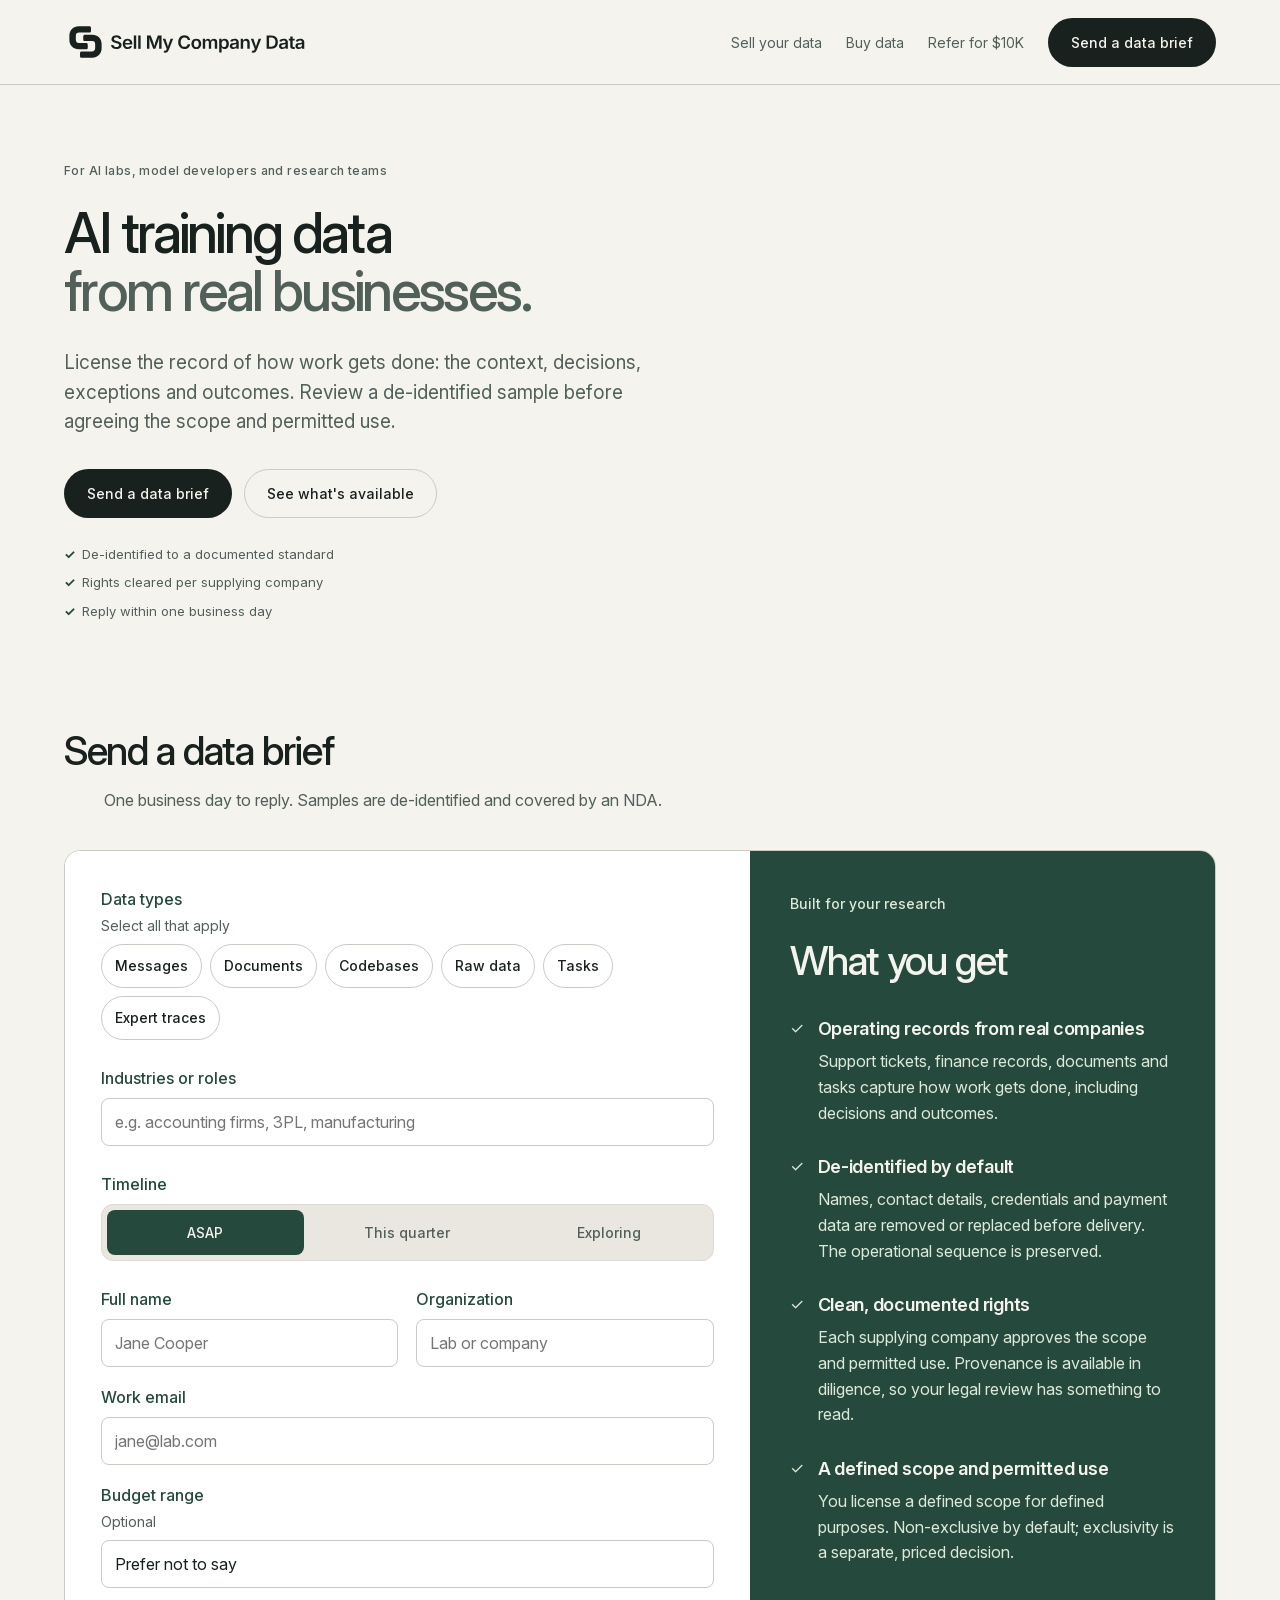
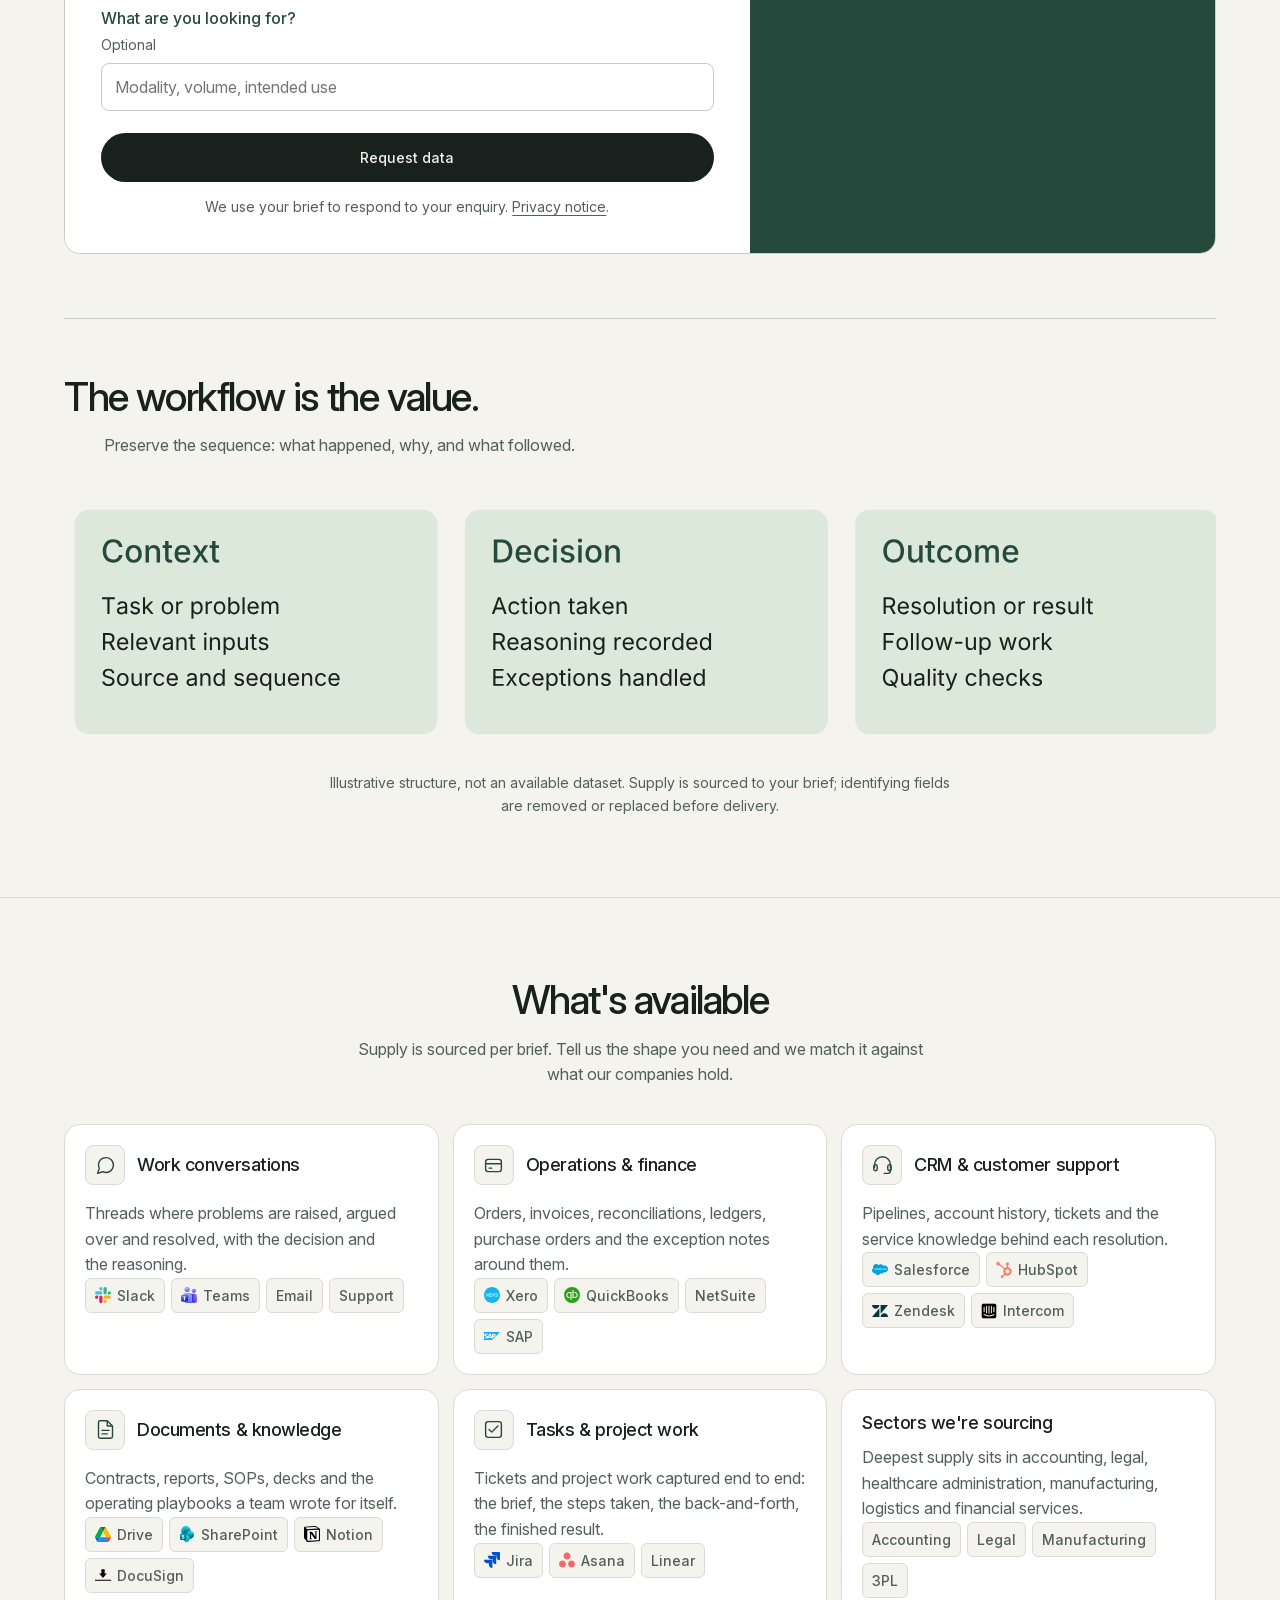
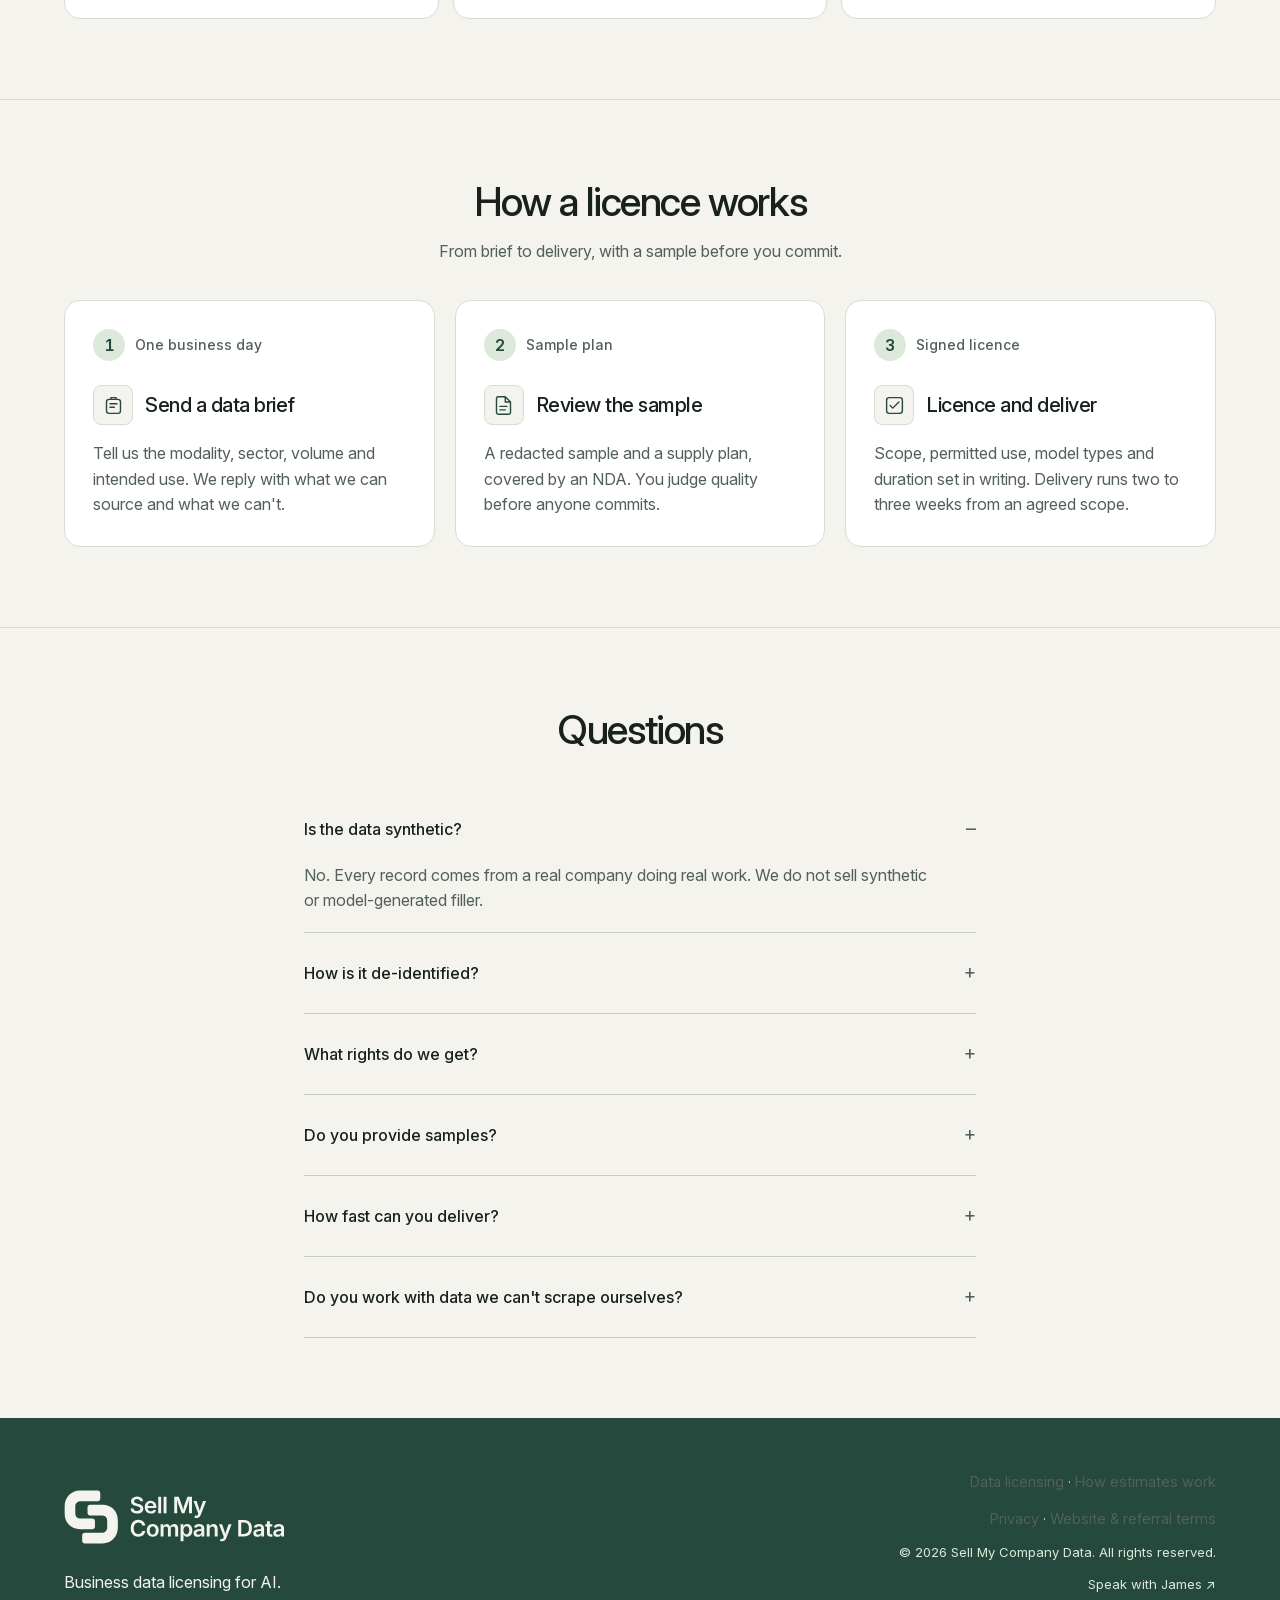
==== buyers/index.html @ 854eb867 "Improve search discoverability and prepare consent-gated analytics" ====
<!DOCTYPE html>
<html lang="en">
<head>
<meta charset="utf-8">
<meta name="viewport" content="width=device-width, initial-scale=1, viewport-fit=cover">
<meta name="theme-color" content="#F4F3EE">
<meta name="apple-mobile-web-app-capable" content="yes">
<meta name="mobile-web-app-capable" content="yes">
<meta name="format-detection" content="telephone=no">
<title>Business Workflow Data for AI Training | Sell My Company Data</title>
<meta name="description" content="Source real business workflow data for AI training. Request data by sector, modality and intended use, with a sample before you commit.">
<link rel="canonical" href="https://sellmycompanydata.com/buyers/">
<meta property="og:type" content="website">
<meta property="og:site_name" content="Sell My Company Data">
<meta property="og:title" content="Business Workflow Data for AI Training | Sell My Company Data">
<meta property="og:description" content="Source real business workflow data for AI training. Request data by sector, modality and intended use, with a sample before you commit.">
<meta property="og:url" content="https://sellmycompanydata.com/buyers/">
<meta property="og:image" content="https://sellmycompanydata.com/assets/brand/buyer-link-preview.png">
<meta property="og:image:width" content="1200">
<meta property="og:image:height" content="630">
<meta name="twitter:card" content="summary_large_image">
<meta name="twitter:title" content="Business Workflow Data for AI Training | Sell My Company Data">
<meta name="twitter:description" content="Source real business workflow data for AI training. Request data by sector, modality and intended use, with a sample before you commit.">
<meta name="twitter:image" content="https://sellmycompanydata.com/assets/brand/buyer-link-preview.png">
<link rel="icon" href="/favicon.ico?v=exchange-2" sizes="any">
<link rel="icon" href="/favicon-32.png?v=exchange-2" sizes="32x32" type="image/png">
<link rel="icon" href="/favicon.svg?v=exchange-2" type="image/svg+xml">
<link rel="apple-touch-icon" href="/apple-touch-icon.png?v=exchange-2" sizes="180x180">
<script type="application/ld+json">
{
  "@context": "https://schema.org",
  "@graph": [
    {
      "@type": "Organization",
      "@id": "https://sellmycompanydata.com/#organization",
      "name": "Sell My Company Data",
      "url": "https://sellmycompanydata.com/",
      "logo": {
        "@type": "ImageObject",
        "url": "https://sellmycompanydata.com/assets/brand/horizontal-ink.svg"
      },
      "description": "Business data licensing and indicative valuation for companies, AI labs and research teams."
    },
    {
      "@type": "WebSite",
      "@id": "https://sellmycompanydata.com/#website",
      "name": "Sell My Company Data",
      "url": "https://sellmycompanydata.com/",
      "publisher": {
        "@id": "https://sellmycompanydata.com/#organization"
      },
      "inLanguage": "en"
    },
    {
      "@type": "WebPage",
      "@id": "https://sellmycompanydata.com/buyers/#webpage",
      "url": "https://sellmycompanydata.com/buyers/",
      "name": "Business Workflow Data for AI Training | Sell My Company Data",
      "description": "Source real business workflow data for AI training. Request data by sector, modality and intended use, with a sample before you commit.",
      "isPartOf": {
        "@id": "https://sellmycompanydata.com/#website"
      },
      "about": {
        "@id": "https://sellmycompanydata.com/#organization"
      },
      "inLanguage": "en",
      "breadcrumb": {
        "@id": "https://sellmycompanydata.com/buyers/#breadcrumb"
      }
    },
    {
      "@type": "BreadcrumbList",
      "@id": "https://sellmycompanydata.com/buyers/#breadcrumb",
      "itemListElement": [
        {
          "@type": "ListItem",
          "position": 1,
          "name": "Home",
          "item": "https://sellmycompanydata.com/"
        },
        {
          "@type": "ListItem",
          "position": 2,
          "name": "AI training data from real businesses.",
          "item": "https://sellmycompanydata.com/buyers/"
        }
      ]
    },
    {
      "@type": "Service",
      "@id": "https://sellmycompanydata.com/buyers/#service",
      "name": "Business data licensing for AI research",
      "url": "https://sellmycompanydata.com/buyers/",
      "provider": {
        "@id": "https://sellmycompanydata.com/#organization"
      },
      "description": "Source de-identified messages, documents and operational workflows for AI research. Send a brief to discuss data scope, rights, samples and delivery.",
      "serviceType": "Business data licensing"
    },
    {
      "@type": "FAQPage",
      "@id": "https://sellmycompanydata.com/buyers/#faq",
      "mainEntity": [
        {
          "@type": "Question",
          "name": "Is the data synthetic?",
          "acceptedAnswer": {
            "@type": "Answer",
            "text": "No. Every record comes from a real company doing real work. We do not sell synthetic or model-generated filler."
          }
        },
        {
          "@type": "Question",
          "name": "How is it de-identified?",
          "acceptedAnswer": {
            "@type": "Answer",
            "text": "Names, contact details, credentials, payment details and other identifying fields are removed or replaced to a documented standard before delivery. The operational sequence stays intact, which is the part that carries the value."
          }
        },
        {
          "@type": "Question",
          "name": "What rights do we get?",
          "acceptedAnswer": {
            "@type": "Answer",
            "text": "A defined licence, not a transfer of ownership. Scope, permitted use, model types and duration are set out in writing and approved by the supplying company before anything ships. Non-exclusive by default."
          }
        },
        {
          "@type": "Question",
          "name": "Do you provide samples?",
          "acceptedAnswer": {
            "@type": "Answer",
            "text": "Yes. A redacted sample and a supply plan come before any licence is agreed, covered by an NDA, so you can judge quality first."
          }
        },
        {
          "@type": "Question",
          "name": "How fast can you deliver?",
          "acceptedAnswer": {
            "@type": "Answer",
            "text": "We reply to a brief within one business day. Typical delivery runs two to three weeks from an agreed scope, depending on sector and volume."
          }
        },
        {
          "@type": "Question",
          "name": "Do you work with data we can't scrape ourselves?",
          "acceptedAnswer": {
            "@type": "Answer",
            "text": "That's the point. This is the material that is not on the open web: internal decisions, exception handling and the record of how a task actually got finished."
          }
        }
      ]
    }
  ]
}
</script>
<link rel="stylesheet" href="/styles.css">
<script defer src='https://static.cloudflareinsights.com/beacon.min.js' data-cf-beacon='{"token": "9be904b9d4cc49a1a1bfdaea47fd9573"}'></script>
<style>
  .hero-left{text-align:left;padding:76px 0 8px}
  .hero-left h1{font-size:clamp(36px,5vw,54px)}
  .hero-left p{margin:0 0 30px}
  .hero-left .actions{justify-content:flex-start}
  .supply{display:grid;grid-template-columns:repeat(3,1fr);gap:14px}
  .supply-item{border:1px solid var(--line);border-radius:14px;padding:20px;background:#fff}
  .supply-item h3{margin:0 0 10px;font-size:15px;font-weight:600}
  .supply-item .tags{margin-top:0}
  .split{display:grid;grid-template-columns:1fr 1fr;gap:20px}
  .quote{border-left:2px solid var(--accent);padding-left:18px;color:var(--ink2);font-size:17px;line-height:1.6}
  .buyerform .chips{margin-top:2px}
  @media(max-width:900px){
    .hero-left{text-align:left;padding:52px 0 8px}
    .hero-left .actions{justify-content:flex-start}
    .supply,.split{grid-template-columns:1fr}
  }
</style>
<link rel="stylesheet" href="/responsive.css?v=20261008-cards">
<script defer src="/navigation.js"></script>
<link rel="stylesheet" href="/polish.css?v=2">
<script defer src="/polish.js?v=2"></script>
<link rel="stylesheet" href="/typography.css?v=3">
<link rel="preload" href="/assets/fonts/InterVariable.woff2" as="font" type="font/woff2" crossorigin>
<link rel="stylesheet" href="/brand.css?v=licensing-3">
<link rel="stylesheet" href="/audit.css?v=1">
<script defer src="/site-events.js?v=1"></script>
<meta property="og:image:alt" content="AI training data from real businesses. License the decisions, workflows and outcomes behind everyday work.">
<meta name="twitter:image:alt" content="AI training data from real businesses. License the decisions, workflows and outcomes behind everyday work.">
<meta name="robots" content="index, follow, max-image-preview:large, max-snippet:-1, max-video-preview:-1">
<link rel="stylesheet" href="/analytics.css?v=1">
<script defer src="/analytics-config.js?v=1"></script>
<script defer src="/analytics.js?v=1"></script>
</head>
<body class="buyer-page">

<header><div class="wrap">
  <a class="brand" href="/"><img src="/assets/brand/horizontal-ink.svg" alt="Sell My Company Data" width="252" height="44"></a>
  <button class="menu-toggle" type="button" aria-controls="site-nav" aria-expanded="false" aria-label="Open menu"><svg width="20" height="20" viewBox="0 0 20 20" fill="none" aria-hidden="true"><path d="M4 7h12M4 13h12" stroke="currentColor" stroke-width="1.6" stroke-linecap="round"/></svg></button>
  <nav id="site-nav" aria-label="Main navigation">
    <a href="/">Sell your data</a>
    <a href="/buyers/">Buy data</a>
    <a href="/refer/">Refer for $10K</a>
    <a class="btn btn-primary" href="#brief">Send a data brief</a>
  </nav>
</div><div class="mobile-routes"><a href="/">Sell data</a><a href="/buyers/">Buy data</a><a href="/refer/">Refer for $10K</a></div></header>

<main>
<div class="hero hero-left wrap exchange-hero">
 <div class="hero-copy">
  <div class="eyebrow"><i></i>For AI labs, model developers and research teams</div>
  <h1>AI training data<br> <em>from real businesses.</em></h1>
  <p>License the record of how work gets done: the context, decisions, exceptions and outcomes. Review a de-identified sample before agreeing the scope and permitted use.</p>
  <div class="actions">
    <a class="btn btn-primary btn-lg" href="#brief">Send a data brief</a>
    <a class="btn btn-ghost btn-lg" href="#available">See what's available</a>
  </div>
  <div class="trust">
    <span><b class="tick">&#10003;</b> De-identified to a documented standard</span>
    <span><b class="tick">&#10003;</b> Rights cleared per supplying company</span>
    <span><b class="tick">&#10003;</b> Reply within one business day</span>
  </div>
 </div>
</div>



<section id="brief">
  <div class="wrap">
    <div class="sec-head">
      <h2>Send a data brief</h2>
      <p>One business day to reply. Samples are de-identified and covered by an NDA.</p>
    </div>
    <div class="form-layout"><div class="panel buyerform">
      <form id="buyer-form">
        <div class="field">
          <label>Data types <span class="hint">Select all that apply</span></label>
          <div class="chips" id="b-types">
            <button type="button" class="chip">Messages</button>
            <button type="button" class="chip">Documents</button>
            <button type="button" class="chip">Codebases</button>
            <button type="button" class="chip">Raw data</button>
            <button type="button" class="chip">Tasks</button>
            <button type="button" class="chip">Expert traces</button>
          </div>
        </div>
        <div class="field">
          <label for="b-sector">Industries or roles</label>
          <input id="b-sector" type="text" required placeholder="e.g. accounting firms, 3PL, manufacturing">
        </div>
        <div class="field">
          <label>Timeline</label>
          <div class="seg" id="seg-timeline" role="group" aria-label="Timeline">
            <button type="button" data-v="ASAP" class="on">ASAP</button>
            <button type="button" data-v="This quarter">This quarter</button>
            <button type="button" data-v="Exploring">Exploring</button>
          </div>
          <input type="hidden" id="b-timeline" value="ASAP">
        </div>
        <div class="formgrid">
          <div class="field" style="margin:0"><label for="b-name">Full name</label><input id="b-name" type="text" placeholder="Jane Cooper" autocomplete="name" required></div>
          <div class="field" style="margin:0"><label for="b-org">Organization</label><input id="b-org" type="text" placeholder="Lab or company" autocomplete="organization" required></div>
        </div>
        <div class="field" style="margin:18px 0 0"><label for="b-email">Work email</label><input id="b-email" type="email" placeholder="jane@lab.com" autocomplete="email" required></div>
        <div class="field" style="margin:18px 0 0">
          <label for="b-budget">Budget range <span class="hint">Optional</span></label>
          <select id="b-budget">
            <option value="">Prefer not to say</option>
            <option>Under $50K</option>
            <option>$50K &ndash; $250K</option>
            <option>$250K &ndash; $1M</option>
            <option>$1M+</option>
            <option>Not sure yet</option>
          </select>
        </div>
        <div class="field" style="margin:18px 0 0"><label for="b-notes">What are you looking for? <span class="hint">Optional</span></label><input id="b-notes" type="text" placeholder="Modality, volume, intended use"></div>
        <input type="text" id="b-gotcha" name="_gotcha" style="position:absolute;left:-9999px" tabindex="-1" autocomplete="off" aria-hidden="true">
        <div style="margin-top:22px">
          <button type="submit" class="btn btn-primary btn-lg btn-block" id="buyer-submit">Request data</button>
        </div>
        <div id="buyer-msg" role="status" aria-live="polite"></div>
        <div class="fine">We use your brief to respond to your enquiry. <a href="/privacy/">Privacy notice</a>.</div>
      </form>
    </div>
<aside class="form-aside"><span class="small-label">Built for your research</span><h2>What you get</h2><div class="aside-benefit"><span aria-hidden="true">✓</span><div><h3>Operating records from real companies</h3><p>Support tickets, finance records, documents and tasks capture how work gets done, including decisions and outcomes.</p></div></div><div class="aside-benefit"><span aria-hidden="true">✓</span><div><h3>De-identified by default</h3><p>Names, contact details, credentials and payment data are removed or replaced before delivery. The operational sequence is preserved.</p></div></div><div class="aside-benefit"><span aria-hidden="true">✓</span><div><h3>Clean, documented rights</h3><p>Each supplying company approves the scope and permitted use. Provenance is available in diligence, so your legal review has something to read.</p></div></div><div class="aside-benefit"><span aria-hidden="true">✓</span><div><h3>A defined scope and permitted use</h3><p>You license a defined scope for defined purposes. Non-exclusive by default; exclusivity is a separate, priced decision.</p></div></div></aside></div>
    <div class="workflow-explainer" aria-labelledby="workflow-title">
      <div class="sec-head"><h2 id="workflow-title">The workflow is the value.</h2><p>Preserve the sequence: what happened, why, and what followed.</p></div>
      <img class="brand-diagram" src="/assets/brand/buyer-workflow-diagram.svg" width="1092" height="240" loading="lazy" alt="Context: the task, inputs, source and sequence. Decision: actions, reasoning and exceptions. Outcome: resolution, follow-up work and quality checks.">
      <ul class="brand-process-mobile"><li><h3>Context</h3><p>The task or problem, relevant inputs, source and sequence.</p></li><li><h3>Decision</h3><p>The action taken, reasoning recorded and exceptions handled.</p></li><li><h3>Outcome</h3><p>The resolution, follow-up work and quality checks.</p></li></ul>
      <p class="section-note">Illustrative structure, not an available dataset. Supply is sourced to your brief; identifying fields are removed or replaced before delivery.</p>
    </div>
  </div>
</section>
<section id="available">
  <div class="wrap">
    <div class="sec-head">
      <h2>What's available</h2>
      <p>Supply is sourced per brief. Tell us the shape you need and we match it against what our companies hold.</p>
    </div>
    <div class="supply">
      <div class="supply-item"><div class="card-heading"><span class="section-icon" aria-hidden="true"><svg viewBox="0 0 24 24" fill="none" stroke="currentColor" stroke-width="1.6" stroke-linecap="round" stroke-linejoin="round"><path d="M21 11.5a8.4 8.4 0 0 1-.9 3.8 8.5 8.5 0 0 1-7.6 4.7 8.4 8.4 0 0 1-3.8-.9L3 21l1.9-5.7a8.4 8.4 0 0 1-.9-3.8 8.5 8.5 0 0 1 4.7-7.6 8.4 8.4 0 0 1 3.8-.9h.5a8.5 8.5 0 0 1 8 8z"/></svg></span><h3>Work conversations</h3></div><p style="color:var(--muted);margin:0">Threads where problems are raised, argued over and resolved, with the decision and the reasoning.</p><div class="tags"><span><img src="/logos/slack.svg" alt="" width="16" height="16">Slack</span><span><img src="/logos/microsoftteams.svg" alt="" width="16" height="16">Teams</span><span>Email</span><span>Support</span></div></div>
      <div class="supply-item"><div class="card-heading"><span class="section-icon" aria-hidden="true"><svg viewBox="0 0 24 24" fill="none" stroke="currentColor" stroke-width="1.6" stroke-linecap="round" stroke-linejoin="round"><rect x="3" y="5" width="18" height="14" rx="3"/><path d="M3 10h18M7 15h3"/></svg></span><h3>Operations &amp; finance</h3></div><p style="color:var(--muted);margin:0">Orders, invoices, reconciliations, ledgers, purchase orders and the exception notes around them.</p><div class="tags"><span><img src="/logos/xero.svg" alt="" width="16" height="16">Xero</span><span><img src="/logos/quickbooks.svg" alt="" width="16" height="16">QuickBooks</span><span>NetSuite</span><span><img src="/logos/sap.svg" alt="" width="16" height="16">SAP</span></div></div>
      <div class="supply-item"><div class="card-heading"><span class="section-icon" aria-hidden="true"><svg viewBox="0 0 24 24" fill="none" stroke="currentColor" stroke-width="1.6" stroke-linecap="round" stroke-linejoin="round"><path d="M3 14v-3a9 9 0 0 1 18 0v3M21 16v2a3 3 0 0 1-3 3h-4"/><rect x="2" y="11" width="4" height="7" rx="2"/><rect x="18" y="11" width="4" height="7" rx="2"/></svg></span><h3>CRM &amp; customer support</h3></div><p style="color:var(--muted);margin:0">Pipelines, account history, tickets and the service knowledge behind each resolution.</p><div class="tags"><span><img src="/logos/salesforce.svg" alt="" width="16" height="16">Salesforce</span><span><img src="/logos/hubspot.svg" alt="" width="16" height="16">HubSpot</span><span><img src="/logos/zendesk.svg" alt="" width="16" height="16">Zendesk</span><span><img src="/logos/intercom.png" alt="" width="16" height="16">Intercom</span></div></div>
      <div class="supply-item"><div class="card-heading"><span class="section-icon" aria-hidden="true"><svg viewBox="0 0 24 24" fill="none" stroke="currentColor" stroke-width="1.6" stroke-linecap="round" stroke-linejoin="round"><path d="M14 2H6a2 2 0 0 0-2 2v16a2 2 0 0 0 2 2h12a2 2 0 0 0 2-2V8zM14 2v6h6M8 13h8M8 17h6"/></svg></span><h3>Documents &amp; knowledge</h3></div><p style="color:var(--muted);margin:0">Contracts, reports, SOPs, decks and the operating playbooks a team wrote for itself.</p><div class="tags"><span><img src="/logos/googledrive.svg" alt="" width="16" height="16">Drive</span><span><img src="/logos/sharepoint.svg" alt="" width="16" height="16">SharePoint</span><span><img src="/logos/notion.svg" alt="" width="16" height="16">Notion</span><span><img src="/logos/docusign.svg" alt="" width="16" height="16">DocuSign</span></div></div>
      <div class="supply-item"><div class="card-heading"><span class="section-icon" aria-hidden="true"><svg viewBox="0 0 24 24" fill="none" stroke="currentColor" stroke-width="1.6" stroke-linecap="round" stroke-linejoin="round"><rect x="3" y="3" width="18" height="18" rx="3"/><path d="m7 12 3 3 7-7"/></svg></span><h3>Tasks &amp; project work</h3></div><p style="color:var(--muted);margin:0">Tickets and project work captured end to end: the brief, the steps taken, the back-and-forth, the finished result.</p><div class="tags"><span><img src="/logos/jira.svg" alt="" width="16" height="16">Jira</span><span><img src="/logos/asana.svg" alt="" width="16" height="16">Asana</span><span>Linear</span></div></div>
      <div class="supply-item"><h3>Sectors we're sourcing</h3><p style="color:var(--muted);margin:0">Deepest supply sits in accounting, legal, healthcare administration, manufacturing, logistics and financial services.</p><div class="tags"><span>Accounting</span><span>Legal</span><span>Manufacturing</span><span>3PL</span></div></div>
    </div>
  </div>
</section>

<section>
  <div class="wrap">
    <div class="sec-head">
      <h2>How a licence works</h2>
      <p>From brief to delivery, with a sample before you commit.</p>
    </div>
    <div class="steps">
      <div class="card"><div class="step-meta"><span class="step-number">1</span><span class="step-caption">One business day</span></div><div class="card-heading"><span class="section-icon" aria-hidden="true"><svg viewBox="0 0 24 24" fill="none" stroke="currentColor" stroke-width="1.6" stroke-linecap="round" stroke-linejoin="round"><rect x="4" y="5" width="16" height="16" rx="3"/><path d="M9 5V3h6v2M8 10h8M8 14h5"/></svg></span><h3>Send a data brief</h3></div><p>Tell us the modality, sector, volume and intended use. We reply with what we can source and what we can't.</p></div>
      <div class="card"><div class="step-meta"><span class="step-number">2</span><span class="step-caption">Sample plan</span></div><div class="card-heading"><span class="section-icon" aria-hidden="true"><svg viewBox="0 0 24 24" fill="none" stroke="currentColor" stroke-width="1.6" stroke-linecap="round" stroke-linejoin="round"><path d="M14 2H6a2 2 0 0 0-2 2v16a2 2 0 0 0 2 2h12a2 2 0 0 0 2-2V8zM14 2v6h6M8 13h8M8 17h6"/></svg></span><h3>Review the sample</h3></div><p>A redacted sample and a supply plan, covered by an NDA. You judge quality before anyone commits.</p></div>
      <div class="card"><div class="step-meta"><span class="step-number">3</span><span class="step-caption">Signed licence</span></div><div class="card-heading"><span class="section-icon" aria-hidden="true"><svg viewBox="0 0 24 24" fill="none" stroke="currentColor" stroke-width="1.6" stroke-linecap="round" stroke-linejoin="round"><rect x="3" y="3" width="18" height="18" rx="3"/><path d="m7 12 3 3 7-7"/></svg></span><h3>Licence and deliver</h3></div><p>Scope, permitted use, model types and duration set in writing. Delivery runs two to three weeks from an agreed scope.</p></div>
    </div>
  </div>
</section>



<section id="faq">
  <div class="wrap narrow faq">
    <div class="sec-head"><h2>Questions</h2></div>
    <details open><summary>Is the data synthetic?</summary><p>No. Every record comes from a real company doing real work. We do not sell synthetic or model-generated filler.</p></details>
    <details><summary>How is it de-identified?</summary><p>Names, contact details, credentials, payment details and other identifying fields are removed or replaced to a documented standard before delivery. The operational sequence stays intact, which is the part that carries the value.</p></details>
    <details><summary>What rights do we get?</summary><p>A defined licence, not a transfer of ownership. Scope, permitted use, model types and duration are set out in writing and approved by the supplying company before anything ships. Non-exclusive by default.</p></details>
    <details><summary>Do you provide samples?</summary><p>Yes. A redacted sample and a supply plan come before any licence is agreed, covered by an NDA, so you can judge quality first.</p></details>
    <details><summary>How fast can you deliver?</summary><p>We reply to a brief within one business day. Typical delivery runs two to three weeks from an agreed scope, depending on sector and volume.</p></details>
    <details><summary>Do you work with data we can't scrape ourselves?</summary><p>That's the point. This is the material that is not on the open web: internal decisions, exception handling and the record of how a task actually got finished.</p></details>
  </div>
</section>
</main>

<footer><div class="wrap">
  <div class="footer-identity"><a href="/" aria-label="Sell My Company Data home"><img src="/assets/brand/stacked-paper.svg" alt="Sell My Company Data" width="242" height="80"></a><p>Business data licensing for AI.</p></div>
  <div class="footer-details"><nav aria-label="Resources"><a href="/data-licensing/">Data licensing</a> · <a href="/data-valuation/">How estimates work</a></nav><nav aria-label="Legal"><a href="/privacy/">Privacy</a> · <a href="/terms/">Website &amp; referral terms</a></nav>
  <div>&copy; 2026 Sell My Company Data. All rights reserved.</div>
  <div><a href="https://cal.com/jamesrowdyy/15min" target="_blank" rel="noopener">Speak with James ↗</a></div>
</div></div></footer>

<script>
// multi-select chips
(function(){
  var box = document.getElementById('b-types');
  if (box) box.addEventListener('click', function(e){
    var c = e.target && e.target.closest ? e.target.closest('.chip') : null;
    if (c) c.classList.toggle('on');
  });
})();

// segmented timeline
(function(){
  var seg = document.getElementById('seg-timeline');
  var input = document.getElementById('b-timeline');
  if (!seg || !input) return;
  seg.addEventListener('click', function(e){
    var b = e.target && e.target.closest ? e.target.closest('button') : null;
    if (!b || !seg.contains(b)) return;
    var btns = seg.querySelectorAll('button');
    for (var i = 0; i < btns.length; i++) btns[i].classList.remove('on');
    b.classList.add('on');
    input.value = b.getAttribute('data-v');
  });
})();

// submit
(function(){
  var form = document.getElementById('buyer-form');
  if (!form) return;
  form.addEventListener('submit', function(e){
    e.preventDefault();
    var btn = document.getElementById('buyer-submit');
    var msg = document.getElementById('buyer-msg');
    var types = [];
    document.querySelectorAll('#b-types .chip.on').forEach(function(c){ types.push(c.textContent.trim()); });
    if (!types.length) {
      msg.className = 'form-msg err'; msg.textContent = 'Please select at least one data type.';
      document.querySelector('#b-types button').focus(); return;
    }
    var payload = {
      kind: 'buyer',
      dataTypes: types.join(', '),
      sector: document.getElementById('b-sector').value.trim(),
      timeline: document.getElementById('b-timeline').value,
      name: document.getElementById('b-name').value.trim(),
      organization: document.getElementById('b-org').value.trim(),
      email: document.getElementById('b-email').value.trim(),
      budget: document.getElementById('b-budget').value,
      notes: document.getElementById('b-notes').value.trim(),
      _gotcha: document.getElementById('b-gotcha').value
    };
    btn.disabled = true; btn.textContent = 'Sending...';
    msg.className = 'form-msg'; msg.textContent = '';
    fetch('/api/buyer', {
      method: 'POST',
      headers: { 'Content-Type': 'application/json' },
      body: JSON.stringify(payload)
    }).then(function(r){
      return r.json().catch(function(){ return {}; }).then(function(d){ return { ok: r.ok, d: d }; });
    }).then(function(res){
      if (res.ok && res.d.ok) {
        msg.className = 'form-msg ok';
        msg.textContent = "Thanks, we've got your brief. We reply within one business day.";
        form.reset();
        document.getElementById('b-timeline').value = 'ASAP';
        document.querySelectorAll('#seg-timeline button').forEach(function(b){ b.classList.toggle('on', b.getAttribute('data-v') === 'ASAP'); });
        window.SMCD.track('buyer_brief_submitted');
        document.querySelectorAll('#b-types .chip.on').forEach(function(c){ c.classList.remove('on'); });
      } else if (res.d && res.d.error === 'invalid_email') {
        msg.className = 'form-msg err'; msg.textContent = 'Please check your work email address.';
      } else {
        msg.className = 'form-msg err'; msg.textContent = 'Something went wrong. Please try again.';
      }
    }).catch(function(){
      msg.className = 'form-msg err'; msg.textContent = 'Network error. Please try again.';
    }).finally(function(){
      btn.disabled = false; btn.textContent = 'Request data';
    });
  });
})();
</script>
</body>
</html>
---- styles.css ----
:root{
  --bg:#ffffff;
  --surface:#f7f7f8;
  --surface2:#f0f0f2;
  --ink:#0d0d0d;
  --ink2:#353740;
  --muted:#6e6e80;
  --dim:#8e8ea0;
  --line:#e5e5e5;
  --line2:#ececf1;
  --accent:#10a37f;
  --max:1120px;
}
*{box-sizing:border-box}
html{-webkit-text-size-adjust:100%;scroll-behavior:smooth}
body{
  margin:0;background:var(--bg);color:var(--ink);
  font-family:Inter,-apple-system,BlinkMacSystemFont,"Segoe UI",Roboto,Helvetica,Arial,sans-serif;
  font-size:16px;line-height:1.55;-webkit-font-smoothing:antialiased;
  -webkit-tap-highlight-color:transparent;
  -webkit-overflow-scrolling:touch;
  text-rendering:optimizeLegibility;
}
button,.chip,.seg button{touch-action:manipulation}
::selection{background:#d7f2ea}
a{color:inherit;text-decoration:none}
.wrap{max-width:var(--max);margin:0 auto;padding:0 24px}
.narrow{max-width:720px;margin:0 auto}

header{position:sticky;top:0;z-index:50;background:rgba(255,255,255,.86);backdrop-filter:saturate(180%) blur(14px);border-bottom:1px solid var(--line2)}
header .wrap{display:flex;align-items:center;justify-content:space-between;height:62px}
.brand{display:flex;align-items:center;gap:10px;font-weight:600;letter-spacing:-.02em;font-size:15.5px}
.brand svg{display:block}
nav{display:flex;align-items:center;gap:30px}
nav a{font-size:14.5px;color:var(--muted);transition:color .15s}
nav a:hover{color:var(--ink)}

.btn{display:inline-flex;align-items:center;justify-content:center;gap:8px;font:500 15px/1 Inter,sans-serif;
  border:1px solid transparent;border-radius:9px;padding:11px 18px;cursor:pointer;
  transition:background .15s,border-color .15s}
.btn-primary{background:var(--ink);color:#fff}
.btn-primary:hover{background:#2d2d2d}
.btn-ghost{background:#fff;color:var(--ink);border-color:var(--line)}
.btn-ghost:hover{background:var(--surface)}
.btn-lg{padding:14px 24px;font-size:15.5px;border-radius:10px}
.btn-block{width:100%}

.hero{padding:96px 0 72px;text-align:center}
.eyebrow{display:inline-flex;align-items:center;gap:8px;font-size:13px;color:var(--muted);
  background:var(--surface);border:1px solid var(--line2);border-radius:999px;padding:6px 13px;margin-bottom:28px}
.eyebrow i{width:6px;height:6px;border-radius:50%;background:var(--accent);display:block}
h1{font-size:clamp(38px,5.4vw,60px);line-height:1.05;letter-spacing:-.032em;font-weight:600;margin:0 0 22px}
h1 em{font-style:normal;color:var(--muted)}
.hero p{font-size:clamp(17px,1.6vw,19px);color:var(--muted);max-width:640px;margin:0 auto 34px;line-height:1.5}
.hero .actions{display:flex;gap:12px;justify-content:center;flex-wrap:wrap}
.hero .trust{margin-top:26px;font-size:13.5px;color:var(--dim);display:flex;gap:22px;justify-content:center;flex-wrap:wrap}
.hero .trust span{display:inline-flex;align-items:center;gap:7px}
.tick{color:var(--accent);font-weight:700}

section{padding:88px 0;border-top:1px solid var(--line2)}
.sec-head{text-align:center;max-width:660px;margin:0 auto 52px}
h2{font-size:clamp(28px,3.2vw,38px);letter-spacing:-.025em;font-weight:600;margin:0 0 14px;line-height:1.15}
.sec-head p{color:var(--muted);font-size:17px;margin:0}

.calc{display:grid;grid-template-columns:1.2fr .8fr;gap:24px;align-items:start}
.calc > *{min-width:0}
.panel{background:#fff;border:1px solid var(--line);border-radius:16px;padding:28px}
label{display:block;font-size:13.5px;font-weight:500;color:var(--ink2);margin-bottom:8px}
label .hint{font-weight:400;color:var(--dim)}
.field{margin-bottom:20px}
select,input{width:100%;background:#fff;border:1px solid var(--line);border-radius:10px;
  padding:11px 13px;font:400 15px Inter,sans-serif;color:var(--ink);outline:none;
  transition:border-color .15s,box-shadow .15s}
select{appearance:none;background-image:url("data:image/svg+xml,%3Csvg xmlns='http://www.w3.org/2000/svg' width='12' height='8' viewBox='0 0 12 8'%3E%3Cpath d='M1 1.5L6 6.5L11 1.5' stroke='%236e6e80' stroke-width='1.6' fill='none' stroke-linecap='round'/%3E%3C/svg%3E");
  background-repeat:no-repeat;background-position:right 14px center;padding-right:38px}
select:focus,input:focus{border-color:#b4b4bb;box-shadow:0 0 0 3px rgba(13,13,13,.06)}
.chips{display:flex;flex-wrap:wrap;gap:8px}
.chip{font-size:13.5px;padding:8px 13px;border:1px solid var(--line);border-radius:999px;background:#fff;
  color:var(--ink2);cursor:pointer;user-select:none;transition:.12s;font-weight:450}
.chip:hover{border-color:#c9c9d1}
.chip.on{background:var(--ink);border-color:var(--ink);color:#fff}

.result{position:sticky;top:86px;border:1px solid var(--line);border-radius:16px;padding:28px;background:#fff}
.result .k{font-size:12.5px;letter-spacing:.06em;text-transform:uppercase;color:var(--dim);font-weight:500}
.result .val{font-size:clamp(34px,3.6vw,44px);font-weight:600;letter-spacing:-.03em;margin:12px 0 4px;line-height:1.1}
.bar{height:5px;background:var(--surface2);border-radius:999px;overflow:hidden;margin:20px 0 6px}
.bar i{display:block;height:100%;width:8%;background:var(--accent);border-radius:999px;transition:width .35s cubic-bezier(.4,0,.2,1)}
.result .note{font-size:12.5px;color:var(--dim);line-height:1.5;margin-top:14px}
.result .btn{margin-top:22px}

.steps{display:grid;grid-template-columns:repeat(3,1fr);gap:20px}
.card{border:1px solid var(--line);border-radius:16px;padding:26px;background:#fff;transition:border-color .15s,box-shadow .15s}
.card:hover{border-color:#d8d8dd;box-shadow:0 1px 3px rgba(13,13,13,.04)}
.card .num{font-size:12.5px;font-weight:600;color:var(--accent);letter-spacing:.04em;margin-bottom:14px}
.card h3{margin:0 0 8px;font-size:17.5px;font-weight:600;letter-spacing:-.01em}
.card p{margin:0;color:var(--muted);font-size:14.5px;line-height:1.55}
.tags{display:flex;flex-wrap:wrap;gap:6px;margin-top:16px}
.tags span{font-size:12px;color:var(--muted);background:var(--surface);border:1px solid var(--line2);border-radius:6px;padding:4px 9px}
.grid2{display:grid;grid-template-columns:repeat(2,1fr);gap:20px}

.trustgrid{display:grid;grid-template-columns:repeat(4,1fr);gap:20px}
.trustgrid h3{margin:0 0 8px;font-size:15px;font-weight:600}
.trustgrid p{margin:0;font-size:14px;color:var(--muted);line-height:1.5}
.trustgrid .ico{width:30px;height:30px;border-radius:8px;background:var(--surface);border:1px solid var(--line2);
  display:flex;align-items:center;justify-content:center;margin-bottom:14px;font-size:14px;color:var(--ink2)}

.faq details{border-bottom:1px solid var(--line2);padding:18px 0}
.faq summary{cursor:pointer;font-weight:500;font-size:16px;list-style:none;display:flex;justify-content:space-between;gap:16px}
.faq summary::-webkit-details-marker{display:none}
.faq summary::after{content:"+";color:var(--dim);font-weight:400;font-size:19px;line-height:1}
.faq details[open] summary::after{content:"\2013"}
.faq p{color:var(--muted);font-size:15px;margin:12px 0 0;line-height:1.6;max-width:640px}

.formgrid{display:grid;grid-template-columns:1fr 1fr;gap:18px}
.fine{font-size:12.5px;color:var(--dim);margin-top:14px;text-align:center}
.form-msg{margin-top:16px;font-size:14px;border-radius:10px;padding:10px 14px;text-align:center}
.form-msg.ok{background:#ecfdf5;color:#047857;border:1px solid #a7f3d0}
.form-msg.err{background:#fef2f2;color:#b91c1c;border:1px solid #fecaca}

/* ---------- segmented control (app-style picker) ---------- */
.seg{display:flex;gap:5px;background:var(--surface);border:1px solid var(--line2);border-radius:12px;padding:5px}
.seg button{
  appearance:none;-webkit-appearance:none;border:0;background:transparent;flex:1 1 0;min-width:0;
  font:500 13px/1.2 Inter,sans-serif;color:var(--muted);padding:12px 4px;border-radius:8px;
  cursor:pointer;min-height:44px;transition:background .16s,color .16s,box-shadow .16s;
  white-space:nowrap;overflow:hidden;text-overflow:ellipsis;
}
.seg button.on{background:#fff;color:var(--ink);box-shadow:0 1px 2px rgba(13,13,13,.10),0 0 0 1px rgba(13,13,13,.04)}
.seg button:active{transform:scale(.98)}

/* ---------- logo wall ---------- */
.logoband{padding:52px 0;border-top:1px solid var(--line2)}
.logoband-label{text-align:center;color:var(--muted);font-size:14px;font-weight:500;margin:0 0 26px;letter-spacing:-.005em}
.logowall{display:grid;grid-template-columns:repeat(auto-fit,minmax(118px,1fr));gap:12px}
.logotile{display:flex;align-items:center;justify-content:center;height:74px;border:1px solid var(--line);
  border-radius:14px;background:#fff;transition:border-color .15s,box-shadow .15s}
.logotile:hover{border-color:#d8d8dd;box-shadow:0 1px 3px rgba(13,13,13,.05)}
.logotile img{height:26px;width:auto;max-width:104px;object-fit:contain}
.logowall-note{text-align:center;color:var(--dim);font-size:13px;margin-top:22px}

/* ---------- mobile app bar ---------- */
.appbar{
  position:fixed;left:0;right:0;bottom:0;z-index:60;display:none;
  background:rgba(255,255,255,.93);backdrop-filter:saturate(180%) blur(16px);
  border-top:1px solid var(--line2);
  padding:10px 16px calc(10px + env(safe-area-inset-bottom));
  transform:translateY(110%);transition:transform .28s cubic-bezier(.32,.72,0,1);
}
.appbar.show{transform:translateY(0)}
.appbar-inner{display:flex;align-items:center;gap:12px;max-width:var(--max);margin:0 auto}
.appbar .est{flex:1 1 auto;min-width:0}
.appbar .est .k{font-size:10.5px;letter-spacing:.06em;text-transform:uppercase;color:var(--dim);font-weight:500}
.appbar .est .v{font-size:17px;font-weight:600;letter-spacing:-.02em;line-height:1.2}
.appbar .btn{flex:0 0 auto}

@media(max-width:900px){
  .logowall{grid-template-columns:repeat(3,1fr);gap:10px}
  .logotile{height:66px}
  .logotile img{height:22px;max-width:88px}
}

footer{border-top:1px solid var(--line2);padding:40px 0;color:var(--dim);font-size:13.5px}
footer .wrap{display:flex;justify-content:space-between;align-items:center;gap:16px;flex-wrap:wrap}

@media(max-width:900px){
  .calc{grid-template-columns:minmax(0,1fr)}.result{position:static}
  #seg-rev{display:grid;grid-template-columns:repeat(3,1fr)}
  .steps,.grid2,.trustgrid{grid-template-columns:1fr}
  .formgrid{grid-template-columns:1fr}
  nav a:not(.btn){display:none}
  .hero{padding:56px 0 40px}
  section{padding:56px 0}
  .appbar{display:block}
  body{padding-bottom:calc(76px + env(safe-area-inset-bottom))}
  h1{letter-spacing:-.028em}
  .hero .trust{gap:10px 18px;font-size:13px}
  .panel,.result{padding:20px}
  .card{padding:20px}
  .wrap{padding:0 18px}
  .chip{padding:10px 14px;font-size:14px;min-height:42px;display:inline-flex;align-items:center}
  select,input{min-height:48px;font-size:16px}
  .btn-lg{padding:16px 24px}
  .btn{min-height:44px}
  .brand{padding:10px 0}
  footer .wrap{flex-direction:column;align-items:flex-start;gap:8px}
  .faq summary{padding:2px 0}
}
@media(prefers-reduced-motion:reduce){
  *{transition:none!important;animation:none!important}
  html{scroll-behavior:auto}
}
---- responsive.css ----
/* Shared reading rhythm and touch-friendly controls. */
:root{--muted:#62626b;--dim:#6b6b73}
html{scroll-padding-top:88px}
body{line-height:1.65}
button,input,select{font-family:inherit}
:focus-visible{outline:2px solid var(--ink);outline-offset:4px}
.btn{min-height:44px;border-radius:999px;line-height:1.3}
.hero{padding-top:72px;padding-bottom:56px}
.hero h1{max-width:940px;margin-left:auto;margin-right:auto;line-height:1.1;text-wrap:balance}
.hero p{line-height:1.65}
.sec-head{margin-bottom:36px}
h2{text-wrap:balance;line-height:1.2}
section{padding:72px 0}
.card p,.trustgrid p,.faq p{font-size:16px;line-height:1.65}
.panel,.result,.card{border-radius:22px}
.result{background:var(--surface)}
.result .note{font-size:14px;line-height:1.6}
label{font-size:15px}
.chip{font-family:inherit;min-height:44px;line-height:1.35}
.seg{flex-wrap:wrap}
.seg button{white-space:normal;overflow:visible;text-overflow:clip;flex-basis:76px}
.logoband{padding:32px 0}
.logowall{grid-template-columns:repeat(8,minmax(0,1fr));gap:10px}
.logotile{height:60px;background:var(--surface);border-color:transparent}
.logoband-label{margin-bottom:18px}
.logowall-note{margin-bottom:0}
.faq summary{min-height:44px;align-items:center}
.menu-toggle{display:none}
.form-msg:empty{display:none}
@media(min-width:901px){
  .calc{gap:32px;grid-template-columns:minmax(0,1.25fr) minmax(0,.85fr)}
  .panel{padding:32px}
  .field{margin-bottom:26px}
}
@media(max-width:900px){
  html{scroll-padding-top:76px}
  body{padding-bottom:0}
  body:has(.appbar){padding-bottom:calc(88px + env(safe-area-inset-bottom))}
  .wrap{padding-left:20px;padding-right:20px}
  header .wrap{height:64px;gap:12px}
  .brand{font-size:15px;gap:8px;min-height:44px}
  .brand svg{flex-shrink:0}
  .menu-toggle{display:inline-flex;align-items:center;justify-content:center;flex-shrink:0;width:44px;height:44px;border:1px solid var(--line);border-radius:50%;background:var(--surface);color:var(--ink);cursor:pointer}
  header nav{display:none;position:absolute;top:64px;left:12px;right:12px;padding:12px;background:#fff;border:1px solid var(--line);border-radius:20px;box-shadow:0 12px 40px #00000012;max-height:calc(100dvh - 88px);overflow:auto}
  header nav.open{display:flex;flex-direction:column;align-items:stretch;gap:4px}
  header nav a:not(.btn){display:flex;align-items:center;min-height:48px;padding:10px 14px;border-radius:12px;color:var(--ink);font-size:16px}
  header nav a:hover{background:var(--surface)}
  header nav .btn:hover{background:var(--ink2)}
  .hero,.hero.hero-left{padding:36px 20px 32px;text-align:left}
  .hero h1,.hero.hero-left h1{font-size:clamp(30px,7.8vw,44px);line-height:1.13;letter-spacing:-.035em;margin-bottom:20px}
  .hero h1 br{display:none}
  .hero p,.hero.hero-left p{font-size:16px;line-height:1.65;margin:0 0 24px;max-width:620px}
  .eyebrow{font-size:12px;line-height:1.5;padding:8px 12px;margin-bottom:20px;border-radius:14px;text-align:left}
  .eyebrow i{flex-shrink:0}
  .hero .actions{justify-content:flex-start;gap:10px}
  .hero .actions .btn{padding:13px 18px;min-height:48px;font-size:14px}
  .hero .trust{align-items:flex-start;justify-content:flex-start;flex-direction:column;gap:8px;margin-top:22px;font-size:13px}
  section{padding:40px 0}
  .sec-head{text-align:left;margin-bottom:24px}
  h2{font-size:28px;line-height:1.2}
  .sec-head p{font-size:16px;line-height:1.6}
  .logoband{padding:24px 0}
  .logoband-label,.logowall-note{text-align:left;font-size:13px}
  .logowall{grid-template-columns:repeat(4,minmax(0,1fr));gap:8px}
  .logotile{height:48px;border-radius:12px}
  .logotile img{height:22px;max-width:48px}
  .panel,.result{padding:20px;border-radius:22px}
  .calc{gap:16px}
  .field{margin-bottom:24px}
  label .hint{display:block;margin-top:4px;font-size:13px}
  .seg,#seg-rev{display:grid;grid-template-columns:repeat(2,minmax(0,1fr));gap:6px;padding:6px;border-radius:16px}
  .seg button{font-size:14px;min-height:48px;border-radius:11px;padding:10px 8px}
  .chips{gap:8px}
  .chip{font-size:14px;padding:10px 14px}
  select,input{min-height:50px;border-radius:14px;background:var(--surface)}
  .result .val{font-size:36px}
  .card,.supply-item{border-radius:20px;padding:22px;background:var(--surface);border-color:transparent}
  .steps,.grid2,.trustgrid{gap:14px}
  .trustgrid>div{padding:20px;border:1px solid var(--line);border-radius:20px}
  .supply-item p{font-size:16px!important;line-height:1.65}
  .supply-item .tags{margin-top:14px}
  .fine{font-size:13px;line-height:1.6}
  .appbar{left:10px;right:10px;bottom:calc(8px + env(safe-area-inset-bottom));padding:12px 14px;border:1px solid var(--line);border-radius:24px;box-shadow:0 4px 24px #0000000d}
  .appbar .est .k{font-size:11px}
  .appbar .btn{min-height:48px}
  footer{padding:28px 0}
}
@media(max-width:359px){
  .wrap{padding-left:16px;padding-right:16px}
  .hero,.hero.hero-left{padding-left:16px;padding-right:16px}
  .hero .actions{flex-direction:column;align-items:stretch}
  .panel,.result{padding:16px}
  .result .val{font-size:30px}
}

/* Recognizable sources, consistent category icons and readable text measures. */
#sys{display:grid;grid-template-columns:repeat(2,minmax(0,1fr));gap:10px}
#sys .system-choice{display:flex;align-items:center;gap:10px;text-align:left;border-radius:14px;padding:10px 12px;min-height:54px;font-size:14px;line-height:1.4}
.system-choice>span:last-child{min-width:0;overflow-wrap:anywhere}
.brand-mark{display:inline-flex;align-items:center;justify-content:center;flex:0 0 30px;width:30px;height:30px;border-radius:8px;background:#fff}
.brand-mark img{width:20px;height:20px;object-fit:contain}
#sys .system-choice.on{background:#f0f7f4;color:var(--ink);border-color:#128567;box-shadow:0 0 0 1px #128567}
#sys .system-choice.on::after{content:'✓';color:#08785d;margin-left:auto;font-weight:700}
.section-icon{display:inline-flex;align-items:center;justify-content:center;width:40px;height:40px;border:1px solid var(--line);border-radius:12px;background:#fff;color:var(--ink2);margin-bottom:18px;flex-shrink:0}
.section-icon svg{width:21px;height:21px}
.tags span{display:inline-flex;align-items:center;gap:6px;line-height:1.4;padding:6px 9px;border-radius:8px;background:#fff}
.tags img{width:16px;height:16px;object-fit:contain;flex-shrink:0}
.card p,.supply-item p{max-width:52ch;text-wrap:pretty}
.hero p,.sec-head p,.result .note,.faq p{text-wrap:pretty}
.sec-head h2{max-width:24ch;margin-left:auto;margin-right:auto}
.sec-head p{max-width:58ch;margin-left:auto;margin-right:auto}
#value .sec-head p{max-width:48ch}
label .hint{display:block;margin-top:4px;font-size:13px;line-height:1.5}
#what .grid2 .card{display:flex;flex-direction:column;align-items:flex-start}
#what .grid2 .tags{margin-top:auto;padding-top:20px}
@media(min-width:901px){
 #value .sec-head,#how .sec-head,#what .sec-head{display:grid;grid-template-columns:1.25fr .85fr;gap:32px;max-width:none;text-align:left;align-items:end;margin-bottom:32px}
 #value .sec-head h2,#how .sec-head h2,#what .sec-head h2{margin:0;max-width:22ch}
 #value .sec-head p,#how .sec-head p,#what .sec-head p{margin:0;max-width:44ch;font-size:16px}
 #what .grid2 .card{padding:28px}
}
@media(max-width:900px){
 .sec-head h2,.sec-head p{margin-left:0;margin-right:0}
 #sys .system-choice{gap:8px;padding:10px;font-size:13px}
 .section-icon{margin-bottom:14px}
 #what .grid2 .tags{padding-top:16px}
}
@media(max-width:359px){
 #sys{grid-template-columns:1fr}
 #sys .system-choice{font-size:14px}
}
---- polish.css ----
/* Motion and clear paths for sellers, buyers and referrers. */
:root{--soft-green:#eaf4ef;--deep-green:#143f32}
.mobile-routes{display:none}
.small-label{font-size:11px;letter-spacing:.1em;font-weight:600;line-height:1.5}
.hero{position:relative;padding-top:80px;padding-bottom:48px}
.hero h1{letter-spacing:-.045em}
.hero .btn-primary,.path-card .btn{box-shadow:0 3px 0 #0000000b}
.pathways{background:#fafbf9}
.path-grid{display:grid;grid-template-columns:1fr 1fr;gap:24px}
.path-card{padding:36px;border:1px solid var(--line);border-radius:28px;background:white;display:flex;align-items:flex-start;flex-direction:column}
.path-card h3{font-size:28px;letter-spacing:-.035em;line-height:1.2;margin:0 0 16px}
.path-card p{font-size:16px;line-height:1.65;color:var(--muted);max-width:44ch;margin:0 0 24px}
.path-card .btn{margin-top:auto;gap:24px}
.path-card .path-note{font-size:12px;color:var(--muted);margin-top:16px}
.path-graphic{display:flex;flex-wrap:wrap;align-content:center;gap:8px;min-height:150px}
.path-graphic span{display:inline-flex;align-items:center;gap:8px;border:1px solid #d6e5dd;border-radius:12px;padding:12px 16px;background:var(--soft-green);color:var(--deep-green);font-size:13px;transform:rotate(-4deg)}
.path-graphic svg{flex:none}
.path-graphic span:nth-child(2){transform:rotate(3deg) translateY(-10px)}
.referral-path{background:var(--soft-green);border-color:#dce8e0}
.referral-amount{font-size:68px;letter-spacing:-.065em;font-weight:600;line-height:1.1;min-height:150px;display:flex;flex-direction:column;justify-content:center}
.referral-amount span{display:block;font-size:13px;font-weight:400;letter-spacing:0;margin-top:6px;color:var(--muted)}
.form-layout{display:grid;grid-template-columns:minmax(0,1.25fr) minmax(0,.85fr);gap:0;border:1px solid var(--line);border-radius:28px;overflow:hidden;align-items:stretch}
.form-layout>.panel{border:0;border-radius:0;padding:36px}
.form-aside{padding:40px;background:#14261f;color:#fff}
.form-aside .small-label{color:#9bccb5}
.form-aside h2{font-size:32px;margin:24px 0 32px}
.aside-benefit{display:flex;gap:14px;margin-bottom:28px}
.aside-benefit>span{color:#9ed8b6}
.aside-benefit h3{font-size:16px;line-height:1.5;margin:0 0 8px}
.aside-benefit p,.form-aside>p{font-size:15px;color:#c2d1c8;line-height:1.65;margin:0}
.referral-aside .referral-amount{font-size:88px;margin-top:24px}
.referral-aside .referral-amount span{color:#c2d1c8}
.referral-aside ol{padding-left:20px;margin:0 0 30px;font-size:15px;color:#c2d1c8}
.referral-aside li{padding-left:6px;margin:16px 0}
.buyer-page .hero,.refer-page .hero{padding-bottom:20px}
.buyer-page #brief,.refer-page #introduce{border-top:0;padding-top:36px}
.buyer-page #brief .sec-head,.refer-page #introduce .sec-head{text-align:left;margin-left:0}
.buyer-page #brief .sec-head h2,.refer-page #introduce .sec-head h2{margin-left:0}
.btn{transition:background .2s,box-shadow .2s,transform .2s}
.btn:active{transform:translateY(1px)}
.chip:active{transform:scale(.98)}
@media(hover:hover){
 .btn:hover{transform:translateY(-2px);box-shadow:0 5px 16px #00000010}
 .path-card{transition:transform .3s,box-shadow .3s}
 .path-card:hover{transform:translateY(-4px);box-shadow:0 14px 36px #1834260c}
 .logotile:hover img{transform:translateY(-3px) scale(1.1)}
 .logotile img{transition:transform .25s}
}
@keyframes enter-section{from{opacity:.35;transform:translateY(20px)}to{opacity:1;transform:translateY(0)}}
@media(prefers-reduced-motion:no-preference){
 .revealed{animation:enter-section .6s cubic-bezier(.2,.7,.2,1) both}
}
@media(max-width:900px){
 html{scroll-padding-top:120px}
 .mobile-routes{display:flex;justify-content:center;gap:4px;padding:0 12px 8px}
 .mobile-routes a{display:flex;align-items:center;justify-content:center;min-height:36px;flex:1;padding:6px 8px;font-size:12px;border-radius:10px;color:var(--muted)}
 .mobile-routes a[aria-current=page]{background:var(--surface);color:var(--ink);font-weight:600}
 header nav{top:108px}
 .hero,.hero.hero-left{padding-top:30px}
 .path-grid,.form-layout{grid-template-columns:1fr}
 .path-card{padding:26px;border-radius:22px}
 .path-card h3{font-size:26px}
 .path-card .btn{width:100%;justify-content:space-between}
 .path-graphic,.referral-amount{min-height:130px}
 .form-layout>.panel,.form-aside{padding:24px}
 .form-layout{border-radius:22px}
 .form-aside h2{font-size:28px}
 .buyer-page #brief,.refer-page #introduce{padding-top:24px}
 .referral-aside .referral-amount{font-size:64px}
}
@media(prefers-reduced-motion:reduce){
 *,*::before,*::after{animation:none!important;transition:none!important;scroll-behavior:auto!important}
}

/* Explain business fit through familiar work, not job openings. */
#business-fit .sec-head{max-width:720px}
#business-fit .sec-head h2{max-width:none}
.business-grid{display:grid;grid-template-columns:repeat(4,minmax(0,1fr));gap:12px;padding:24px;background:var(--soft-green);border:1px solid #dce8e0;border-radius:24px}
.business-card{padding:22px 18px;background:#fff;border:1px solid #e1e8e3;border-radius:14px}
.business-card h3{font-size:16px;line-height:1.4;letter-spacing:-.02em;margin:0 0 8px}
.business-card p{font-size:14px;line-height:1.6;color:var(--muted);margin:0;text-wrap:pretty}
.business-fit-footer{display:flex;align-items:center;justify-content:space-between;gap:24px;margin-top:24px}
.business-fit-footer p{font-size:15px;margin:0;color:var(--ink2)}
.business-fit-footer p span{display:block;font-size:13px;color:var(--muted);margin-top:6px}
.business-fit-footer .btn{flex-shrink:0;gap:16px}
@media(max-width:1100px){.business-grid{grid-template-columns:repeat(3,minmax(0,1fr))}}
@media(max-width:900px){.business-grid{grid-template-columns:repeat(2,minmax(0,1fr));padding:16px;gap:10px}.business-card{padding:18px 14px}.business-fit-footer{align-items:flex-start;flex-direction:column}}
@media(max-width:480px){.business-grid{grid-template-columns:1fr;padding:12px}.business-card{padding:18px}.business-fit-footer .btn{width:100%}}
---- typography.css ----
/* Shared type scale across all pages. Use sentence case in source copy. */
:root{--type-hero:56px;--type-section:36px;--type-feature:28px;--type-card:18px;--type-body:16px;--type-small:14px;--type-lead:18px}
body{font-size:var(--type-body);line-height:1.6}
button,input,select,textarea{font-family:inherit}
.hero h1,.hero.hero-left h1{font-size:var(--type-hero);line-height:1.12;font-weight:600;letter-spacing:-.035em}
h2,.sec-head h2,.form-aside h2{font-size:var(--type-section);line-height:1.2;font-weight:600;letter-spacing:-.025em}
.card h3,.supply-item h3,.trustgrid h3,.business-card h3,.aside-benefit h3{font-size:var(--type-card);line-height:1.4;font-weight:600;letter-spacing:-.015em}
.path-card h3{font-size:var(--type-feature);line-height:1.25;font-weight:600;letter-spacing:-.025em}
.hero p,.hero.hero-left p{font-size:var(--type-lead);line-height:1.6}
.sec-head p,#value .sec-head p,#how .sec-head p,#what .sec-head p,.card p,.trustgrid p,.faq p,.business-card p,.path-card p,.aside-benefit p,.form-aside>p,.referral-aside ol,.business-fit-footer p{font-size:var(--type-body);line-height:1.6}
.supply-item p{font-size:var(--type-body)!important;line-height:1.6}
label,.faq summary{font-size:var(--type-body);line-height:1.5;font-weight:500}
input,select,textarea{font-size:var(--type-body);line-height:1.5}
.eyebrow,.small-label,.card .num,.result .k,.appbar .est .k{font-size:var(--type-small);line-height:1.5;letter-spacing:0;text-transform:none;font-weight:500}
label .hint,.fine,.result .note,.logowall-note,.path-card .path-note,.business-fit-footer p span,.pay .lbl,.referral-amount span,.form-msg{font-size:var(--type-small);line-height:1.5;letter-spacing:0;text-transform:none}
.hero .trust,.logoband-label,footer{font-size:var(--type-small);line-height:1.5}
.btn,.btn-lg,.hero .actions .btn,.chip,#sys .system-choice,.seg button,.sectors span,.tags span,.path-graphic span{font-size:var(--type-small);line-height:1.5;font-weight:500;letter-spacing:0;text-transform:none}
header nav a,.mobile-routes a{font-size:var(--type-small);line-height:1.5}
.brand{font-size:16px;line-height:1.5}
@media(max-width:900px){
 :root{--type-hero:36px;--type-section:28px;--type-feature:24px;--type-lead:16px}
 .hero h1,.hero.hero-left h1{font-size:var(--type-hero)}
 header nav a:not(.btn){font-size:var(--type-body)}
 .brand{font-size:15px}
}
@media(max-width:359px){:root{--type-hero:32px}.mobile-routes a{padding-left:4px;padding-right:4px}}

/* Card anatomy: metadata, icon + heading, body, optional source badges. */
.card-heading{display:flex;align-items:center;gap:12px;width:100%;margin:0 0 16px;min-height:40px}
.card-heading .section-icon{margin:0;float:none;flex:0 0 40px;width:40px;height:40px;border-radius:12px}
.card-heading h3{margin:0;padding:0;clear:none;min-width:0;font-size:18px;line-height:1.35;letter-spacing:-.015em}
.steps{align-items:stretch;gap:20px}
.steps .card{padding:28px;display:flex;flex-direction:column}
.step-meta{display:flex;align-items:center;gap:10px;margin-bottom:24px;min-height:32px}
.step-number{display:inline-flex;align-items:center;justify-content:center;width:32px;height:32px;flex:0 0 32px;border-radius:50%;background:#edf4f0;color:#245d47;font-size:16px;line-height:1;font-weight:600;font-variant-numeric:tabular-nums}
.step-caption{font-size:14px;line-height:1.4;font-weight:500;color:var(--muted)}
.steps .card .card-heading{margin-bottom:16px}
.steps .card .section-icon{margin:0;float:none}
.steps .card h3{padding:0;clear:none;font-size:20px;line-height:1.3;margin:0}
.steps .card p{font-size:16px;line-height:1.6;margin:0}
#what .grid2 .card{padding:28px}
#what .grid2 .tags{padding-top:20px}
.trustgrid .card-heading{gap:10px;align-items:center}
.trustgrid .card-heading h3{font-size:18px}
@media(max-width:900px){
 .steps .card,#what .grid2 .card{padding:24px}
 .steps{gap:16px}
 .step-meta{margin-bottom:20px}
 .card-heading{gap:12px}
 .steps .card h3{font-size:20px}
}
@media(max-width:359px){.steps .card,#what .grid2 .card{padding:20px}}

/* Compact category icons retain room for two-line business names. */
.business-card .card-heading{gap:10px;min-height:49px;margin-bottom:12px}
.business-card .card-heading .section-icon{width:28px;height:28px;flex-basis:28px;border:0;border-radius:0;background:transparent;color:#245d47}
.business-card .section-icon svg{width:23px;height:23px}
.business-card .card-heading h3{margin:0;overflow-wrap:normal}
@media(min-width:901px){.business-grid{grid-template-columns:repeat(3,minmax(0,1fr))}}
---- brand.css ----
/* Exchange identity. Approved brand assets and tokens, October 2026. */
@font-face{font-family:Inter;src:url('/assets/fonts/InterVariable.woff2') format('woff2');font-style:normal;font-weight:100 900;font-display:swap}
:root{--bg:#f4f3ee;--surface:#eae7e0;--surface2:#dce8d9;--ink:#18211e;--ink2:#254a3d;--muted:#52605a;--dim:#52605a;--line:#c7ccc4;--line2:#d8dcd3;--accent:#254a3d;--soft-green:#dce8d9;--deep-green:#254a3d;--max:1200px;--type-hero:64px;--type-section:40px;--type-feature:30px;--type-body:16px;--type-lead:19px}
body{font-family:Inter,Arial,sans-serif;line-height:1.55;font-feature-settings:'calt' 1,'liga' 1}
::selection{background:var(--soft-green);color:var(--ink)}
header{background:rgba(244,243,238,.96);backdrop-filter:blur(12px);border-color:var(--line)}
header .wrap{height:84px}
.brand{padding:0;flex-shrink:0;min-height:44px}
.brand img{display:block;width:252px;height:auto}
header nav{gap:24px}
header nav a{color:var(--muted)}
header nav a.btn{color:var(--bg)}
.btn,.btn-lg{border-radius:999px;box-shadow:none;min-height:48px;padding:13px 22px;font-weight:500;transition:background 180ms,color 180ms,border-color 180ms}
.btn-primary{background:var(--ink);color:var(--bg)}
.btn-primary:hover{background:var(--deep-green)}
.btn-ghost{background:transparent;border-color:var(--line);color:var(--ink)}
.btn-ghost:hover{background:var(--surface)}
.hero .btn-primary,.path-card .btn{box-shadow:none}
.btn:disabled{cursor:wait;opacity:.65}
:focus-visible{outline:2px solid var(--deep-green);outline-offset:4px}
.exchange-hero.hero,.exchange-hero.hero.hero-left{display:block;text-align:left;padding:72px 24px}
.hero-copy{min-width:0;max-width:880px}
.seller-page .hero{text-align:center}
.seller-page .hero-copy{max-width:960px;margin:0 auto}
.seller-page .hero p{margin-left:auto;margin-right:auto}
.seller-page .hero .actions{justify-content:center}
.seller-page .hero .trust{flex-direction:row;justify-content:center;gap:12px 24px}
.hero h1,.hero.hero-left h1{font-size:var(--type-hero);font-weight:500;line-height:1.04;letter-spacing:-.048em;text-wrap:initial;margin:0 0 28px;max-width:none}
.hero h1 em{color:var(--muted)}
.hero p,.hero.hero-left p{font-size:var(--type-lead);line-height:1.55;margin:0 0 32px;max-width:600px}
.hero .actions{justify-content:flex-start;gap:12px}
.hero .trust{justify-content:flex-start;flex-direction:column;gap:9px;margin-top:27px;font-size:13px;line-height:1.5;color:var(--muted)}
.hero .eyebrow{padding:0;border:0;background:transparent;border-radius:0;font-size:12px;line-height:1.5;letter-spacing:.035em;margin-bottom:24px;color:var(--muted)}
.hero .eyebrow i{display:none}
section{padding:80px 0;border-color:var(--line2)}
h2,.sec-head h2,.form-aside h2{font-weight:500;letter-spacing:-.035em;line-height:1.12}
.sec-head p{line-height:1.6}
.card,.panel,.result,.path-card,.supply-item,.business-card,.form-layout{border-radius:16px;box-shadow:none}
.card,.panel,.supply-item,.business-card{background:#fff;border-color:var(--line2)}
.card:hover{border-color:var(--line);box-shadow:none}
.card h3,.supply-item h3,.business-card h3,.trustgrid h3{font-weight:500;color:var(--ink);letter-spacing:-.025em}
.section-icon,.card-heading .section-icon{background:var(--bg);border-color:var(--line2);color:var(--deep-green);border-radius:8px}
.business-card .card-heading .section-icon{color:var(--deep-green)}
.step-number{background:var(--soft-green);color:var(--deep-green)}
.logoband{padding:36px 0;background:var(--bg)}
.logotile{background:#eeeee7;border-color:transparent;border-radius:12px}
.logotile:hover{box-shadow:none;border-color:var(--line)}
.business-grid{background:var(--soft-green);border-color:transparent;border-radius:16px;padding:24px;gap:14px}
.business-card{padding:24px;border-color:transparent}
.result{background:var(--soft-green);border-color:transparent;padding:32px}
.result .val,.appbar .est .v{font-variant-numeric:tabular-nums;font-weight:500}
.result .val{font-size:clamp(34px,3.3vw,44px)}
.result .note{color:var(--muted)}
.bar{background:#c7d6c4}
.bar i{background:var(--deep-green)}
input,select,textarea{background:#fff;border-color:var(--line);border-radius:8px;min-height:48px;color:var(--ink)}
input:focus,select:focus,textarea:focus{border-color:var(--deep-green);box-shadow:0 0 0 3px #254a3d14}
.chip{border-color:var(--line);color:var(--ink);transition:background 180ms,border-color 180ms}
.chip:hover{border-color:var(--deep-green)}
.chip.on{background:var(--deep-green);border-color:var(--deep-green);color:var(--bg)}
#sys .system-choice{border-radius:8px}
#sys .system-choice.on{background:var(--soft-green);border-color:var(--deep-green);box-shadow:0 0 0 1px var(--deep-green)}
#sys .system-choice.on::after{color:var(--deep-green)}
.seg{background:var(--surface);border-color:var(--line2);border-radius:12px}
.seg button{border-radius:8px}
.seg button.on{background:var(--deep-green);color:var(--bg);box-shadow:none}
.pathways{background:var(--surface)}
.path-card{padding:36px;border-color:transparent}
.path-card h3{font-weight:500;letter-spacing:-.035em}
.referral-path{background:var(--soft-green)}
.path-graphic span,.path-graphic span:nth-child(2){transform:none;border-color:var(--line);border-radius:8px;background:var(--bg);color:var(--deep-green)}
.referral-amount{font-weight:500;color:var(--deep-green)}
.form-aside{background:var(--deep-green);color:var(--bg)}
.form-aside h2,.form-aside h3,.form-aside .referral-amount{color:var(--bg)}
.form-aside .small-label,.aside-benefit>span,.aside-benefit p,.form-aside>p,.referral-aside .referral-amount span,.referral-aside ol{color:var(--soft-green)}
.form-aside :focus-visible{outline-color:var(--bg)}
.tags span{border-color:var(--line2);border-radius:6px;background:var(--bg)}
.faq details{border-color:var(--line)}
.appbar{background:rgba(244,243,238,.98);border-color:var(--line);border-radius:16px}
footer{background:var(--deep-green);color:var(--soft-green);padding:52px 0;border:0}
footer .wrap{align-items:flex-end}
.footer-identity img{display:block;width:242px;height:auto;margin-left:-10px}
.footer-identity p{font-size:16px;color:var(--bg);margin:16px 0 0}
.footer-details{display:flex;flex-direction:column;align-items:flex-end;gap:12px;font-size:13px}
footer a:focus-visible{outline-color:var(--bg)}
@media(hover:hover){.btn:hover,.path-card:hover,.logotile:hover img{transform:none;box-shadow:none}.btn-ghost:hover{background:var(--surface)}}
@media(min-width:901px){.buyer-page .hero h1,.refer-page .hero h1{font-size:56px}.buyer-page .hero .trust,.refer-page .hero .trust{font-size:13px}}
@media(max-width:1100px) and (min-width:901px){:root{--type-hero:56px}header nav{gap:18px}.brand img{width:224px}}
@media(max-width:900px){
 :root{--type-hero:44px;--type-section:32px;--type-feature:26px;--type-lead:17px}
 header .wrap{height:70px}.brand img{width:220px}.menu-toggle{background:transparent;border-color:var(--line)}
 header nav{background:var(--bg);border-radius:16px;top:114px;max-height:calc(100dvh - 132px)}
 header nav a.btn:hover{background:var(--deep-green)}
 .mobile-routes{padding-bottom:8px}.mobile-routes a{border-radius:8px;min-height:36px}
 .mobile-routes a[aria-current=page]{background:var(--soft-green);color:var(--ink)}
 html{scroll-padding-top:134px}
 .seller-page .hero{text-align:left}.seller-page .hero .actions{justify-content:flex-start}.seller-page .hero .trust{flex-direction:column;align-items:flex-start;gap:9px}.seller-page .hero p{margin-left:0}
 .exchange-hero.hero,.exchange-hero.hero.hero-left{padding:40px 20px}
 .hero h1,.hero.hero-left h1{line-height:1.04;margin-bottom:24px;max-width:690px;letter-spacing:-.045em}
 .hero p,.hero.hero-left p{margin-bottom:26px;max-width:600px}.hero .trust{margin-top:24px;font-size:13px}
 section{padding:52px 0}.logoband{padding:28px 0}.business-grid{padding:16px;gap:12px}
 .business-card{padding:22px}.panel,.result,.card,.supply-item,.path-card,.form-layout{border-radius:16px}
 .panel,.result{padding:24px}.trustgrid>div{border-radius:16px;background:#fff;border-color:var(--line2)}
 .result .val{font-size:36px}.form-layout>.panel{border-radius:0}
 .hero .actions .btn{min-height:48px;padding:13px 19px}.path-card{padding:28px}
 footer .wrap{align-items:flex-start;gap:28px}.footer-details{align-items:flex-start;gap:10px}
}
@media(max-width:359px){:root{--type-hero:39px}.brand img{width:205px}.exchange-hero.hero,.exchange-hero.hero.hero-left{padding-left:16px;padding-right:16px}.panel,.result{padding:20px}.result .val{font-size:30px}}
@media(prefers-reduced-motion:no-preference){.revealed{animation-duration:180ms}}

/* Approved business-data licensing message system. */
.seller-page .hero p{max-width:710px}
.brand-diagram{display:block;width:100%;height:auto}
.brand-process-mobile{display:none}
.workflow-explainer{margin-top:64px;padding-top:56px;border-top:1px solid var(--line)}
.workflow-explainer .section-note,#how>.wrap>.section-note{margin-left:auto;margin-right:auto;text-align:center}
@media(max-width:900px){
 .brand-diagram{display:none}
 .brand-process-mobile{display:grid;gap:14px;list-style:none;padding:0;margin:0}
 .brand-process-mobile li{padding:24px;background:var(--soft-green);border-radius:16px}
 .brand-process-mobile h3{font-size:24px;font-weight:500;margin:14px 0 12px;letter-spacing:-.025em}
 .brand-process-mobile p{margin:0;color:var(--muted);line-height:1.6}
 #how .brand-process-mobile li:last-child{background:var(--deep-green);color:var(--bg)}
 #how .brand-process-mobile li:last-child p{color:var(--bg)}
 #how .brand-process-mobile li:last-child .step-number{background:transparent;color:var(--soft-green)}
 .workflow-explainer{margin-top:40px;padding-top:36px}
 .workflow-explainer .section-note,#how>.wrap>.section-note{text-align:left}
}

/* Keep each process number beside its heading at every viewport. */
.licensing-steps{display:grid;grid-template-columns:repeat(4,minmax(0,1fr));gap:24px;list-style:none;padding:0;margin:0}
.licensing-steps li{padding:24px;background:var(--soft-green);border-radius:16px}
.process-heading{display:flex;align-items:baseline;gap:14px;margin-bottom:16px}
.process-number{flex:none;font-size:18px;font-weight:500;color:var(--deep-green);font-variant-numeric:tabular-nums}
.licensing-steps h3{font-size:30px;font-weight:500;line-height:1.2;letter-spacing:-.025em;margin:0}
.licensing-steps p{font-size:18px;line-height:1.5;color:var(--muted);margin:0}
.licensing-steps li:last-child{background:var(--deep-green);color:var(--bg)}
.licensing-steps li:last-child .process-number{color:var(--soft-green)}
.licensing-steps li:last-child p{color:var(--bg)}
@media(max-width:1100px) and (min-width:901px){.licensing-steps{gap:18px}.licensing-steps li{padding:22px}.licensing-steps h3{font-size:26px}.process-heading{gap:12px}}
@media(max-width:900px){.licensing-steps{grid-template-columns:1fr;gap:14px}.licensing-steps h3{font-size:24px}.licensing-steps p{font-size:16px}}
---- audit.css ----
/* Flow fixes using the Exchange brand tokens. */
#sys .system-choice{position:relative;padding-right:28px;gap:8px}
.system-choice>span:last-child{overflow-wrap:normal;word-break:normal}
#sys .brand-mark{flex-basis:24px;width:24px;height:24px}
#sys .system-choice.on::after{position:absolute;right:9px;top:8px;margin:0;font-size:12px}
#sys .system-choice{padding-left:9px}
@media(max-width:480px){#sys{grid-template-columns:1fr}.system-choice>span:last-child{white-space:normal}}
@media(min-width:481px) and (max-width:900px){#sys{grid-template-columns:repeat(2,minmax(0,1fr))}}
.qualification{margin-top:22px;border-top:1px solid var(--line);padding-top:14px}
.qualification summary{cursor:pointer;min-height:44px;font-weight:500}
.qualification .field{margin-top:16px;margin-bottom:0}
.qualification .hint{color:var(--muted);font-size:14px;font-weight:400}
textarea{font:inherit;width:100%;padding:12px;resize:vertical}
.field-note,.section-note{font-size:14px;color:var(--muted);line-height:1.6}
.section-note{margin:24px 0 0;max-width:70ch}
.explanation-grid .card{padding:28px}
.explanation-grid .private-record{background:var(--soft-green)}
.explanation-grid p{margin:0}
.industry-toggle{margin:20px 0 0}
.industry-toggle[hidden]{display:none}
@media(min-width:901px){.industry-toggle{display:none}}
@media(max-width:900px){.business-grid.is-collapsed .business-card:nth-child(n+5){display:none}.buyer-page .hero .trust{display:none}.buyer-page .exchange-hero.hero{padding-bottom:20px}.buyer-page #brief{padding-top:20px}.explanation-grid .card{padding:24px}}
.legal-content{max-width:780px;padding-top:56px;padding-bottom:64px}
.legal-content h1{font-size:clamp(32px,5vw,48px);line-height:1.12;letter-spacing:-.035em;margin-bottom:24px}
.legal-content h2{font-size:24px;margin:32px 0 12px}
.legal-content p,.legal-content li{font-size:16px;line-height:1.7}
.fine a,.legal-content a,.section-note a{text-decoration:underline;text-underline-offset:3px}
footer .footer-details nav{display:block;color:inherit}
---- analytics.css ----
.analytics-consent{position:fixed;z-index:1000;left:20px;right:20px;bottom:20px;max-width:880px;margin:0 auto;padding:22px;display:flex;align-items:center;gap:24px;background:var(--bg);color:var(--ink);border:1px solid var(--line);border-radius:16px;box-shadow:0 8px 40px #18211e20}
.analytics-consent[hidden]{display:none}.analytics-consent strong{font-size:17px;font-weight:600}.analytics-consent p{font-size:14px;line-height:1.5;margin:8px 0 0}.analytics-consent a{text-decoration:underline}.analytics-actions{display:flex;gap:10px;flex-shrink:0}.analytics-actions .btn{white-space:nowrap;font-size:14px}.analytics-settings{font:inherit;color:inherit;background:none;border:0;text-decoration:underline;cursor:pointer;padding:6px 0;min-height:32px}.analytics-settings:disabled{cursor:default;text-decoration:none}.table-scroll{overflow-x:auto;margin:24px 0}.legal-content table{border-collapse:collapse;width:100%;font-size:15px}.legal-content th,.legal-content td{padding:12px;text-align:left;border-bottom:1px solid var(--line)}.legal-content caption{text-align:left;font-weight:600;padding-bottom:12px}footer .footer-details nav{line-height:1.7}
@media(max-width:650px){.analytics-consent{left:12px;right:12px;bottom:12px;flex-direction:column;align-items:stretch;gap:16px;padding:18px}.analytics-actions .btn{flex:1}}
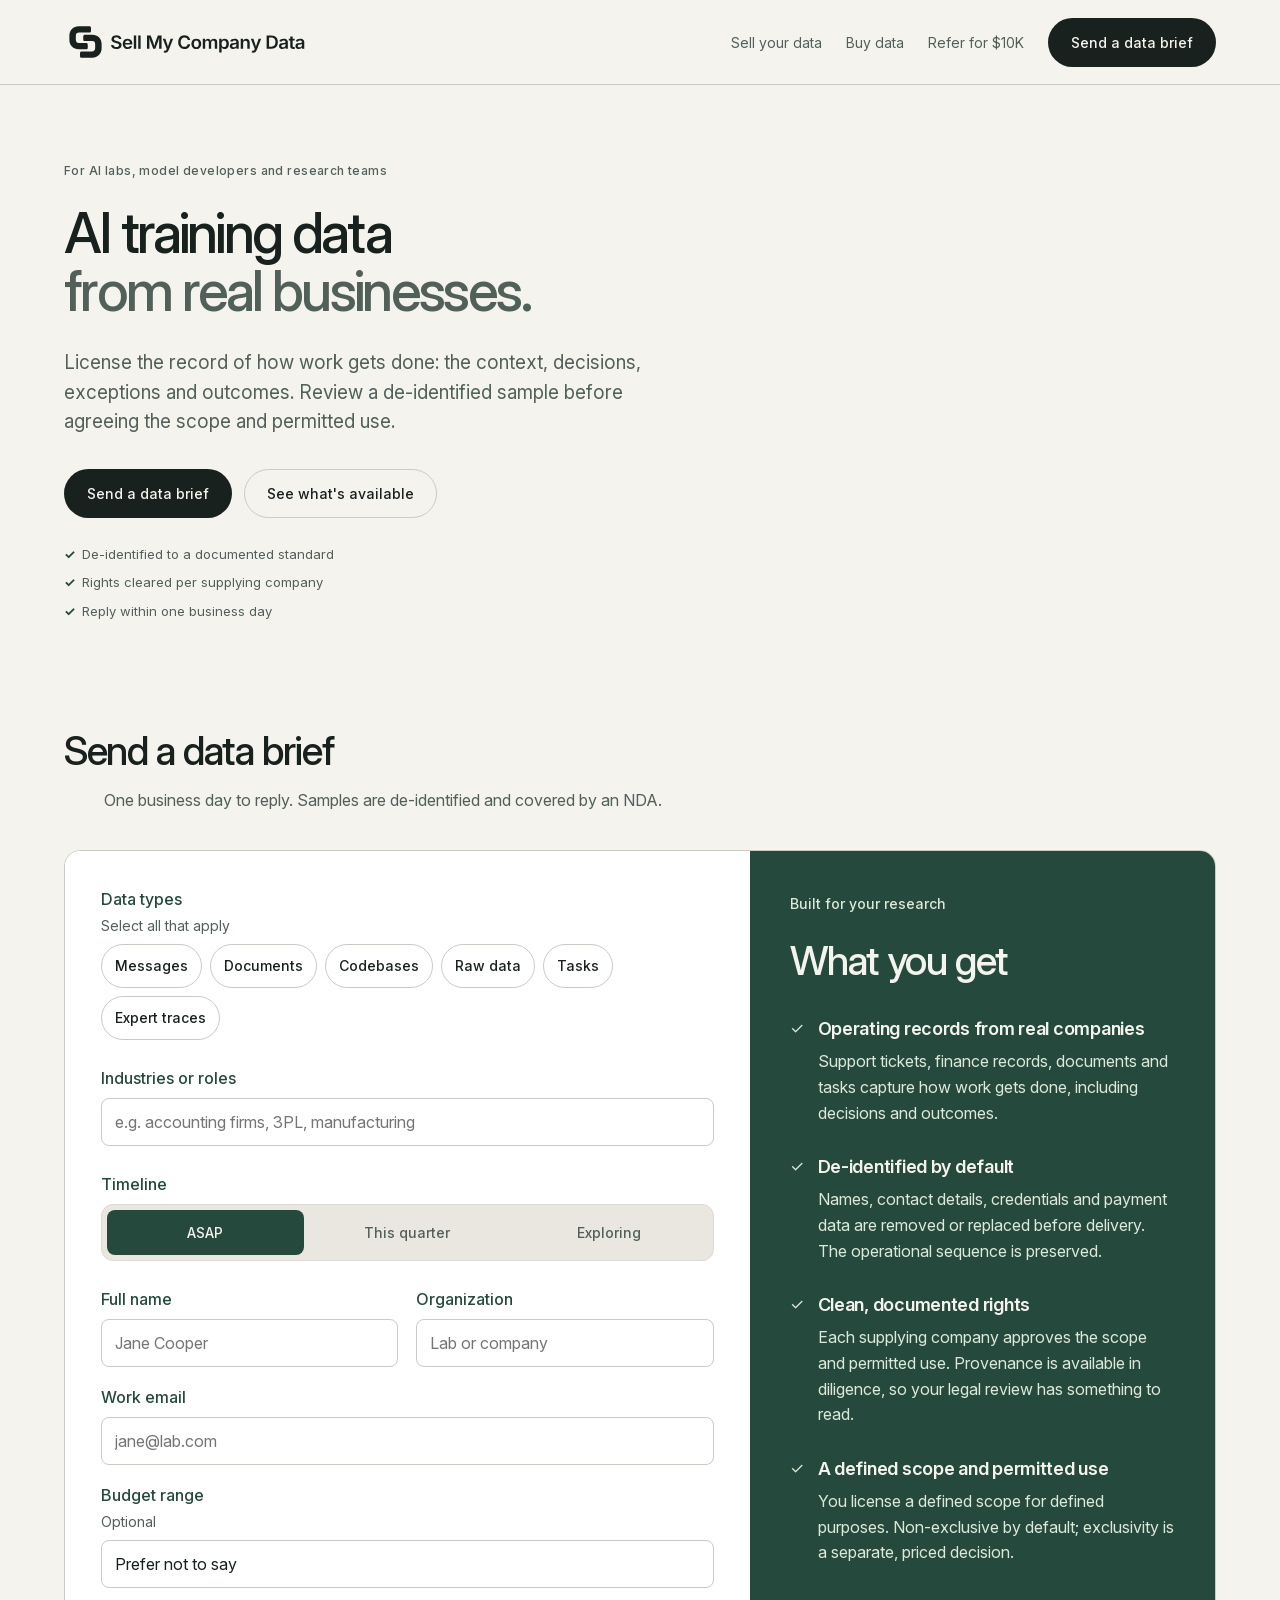
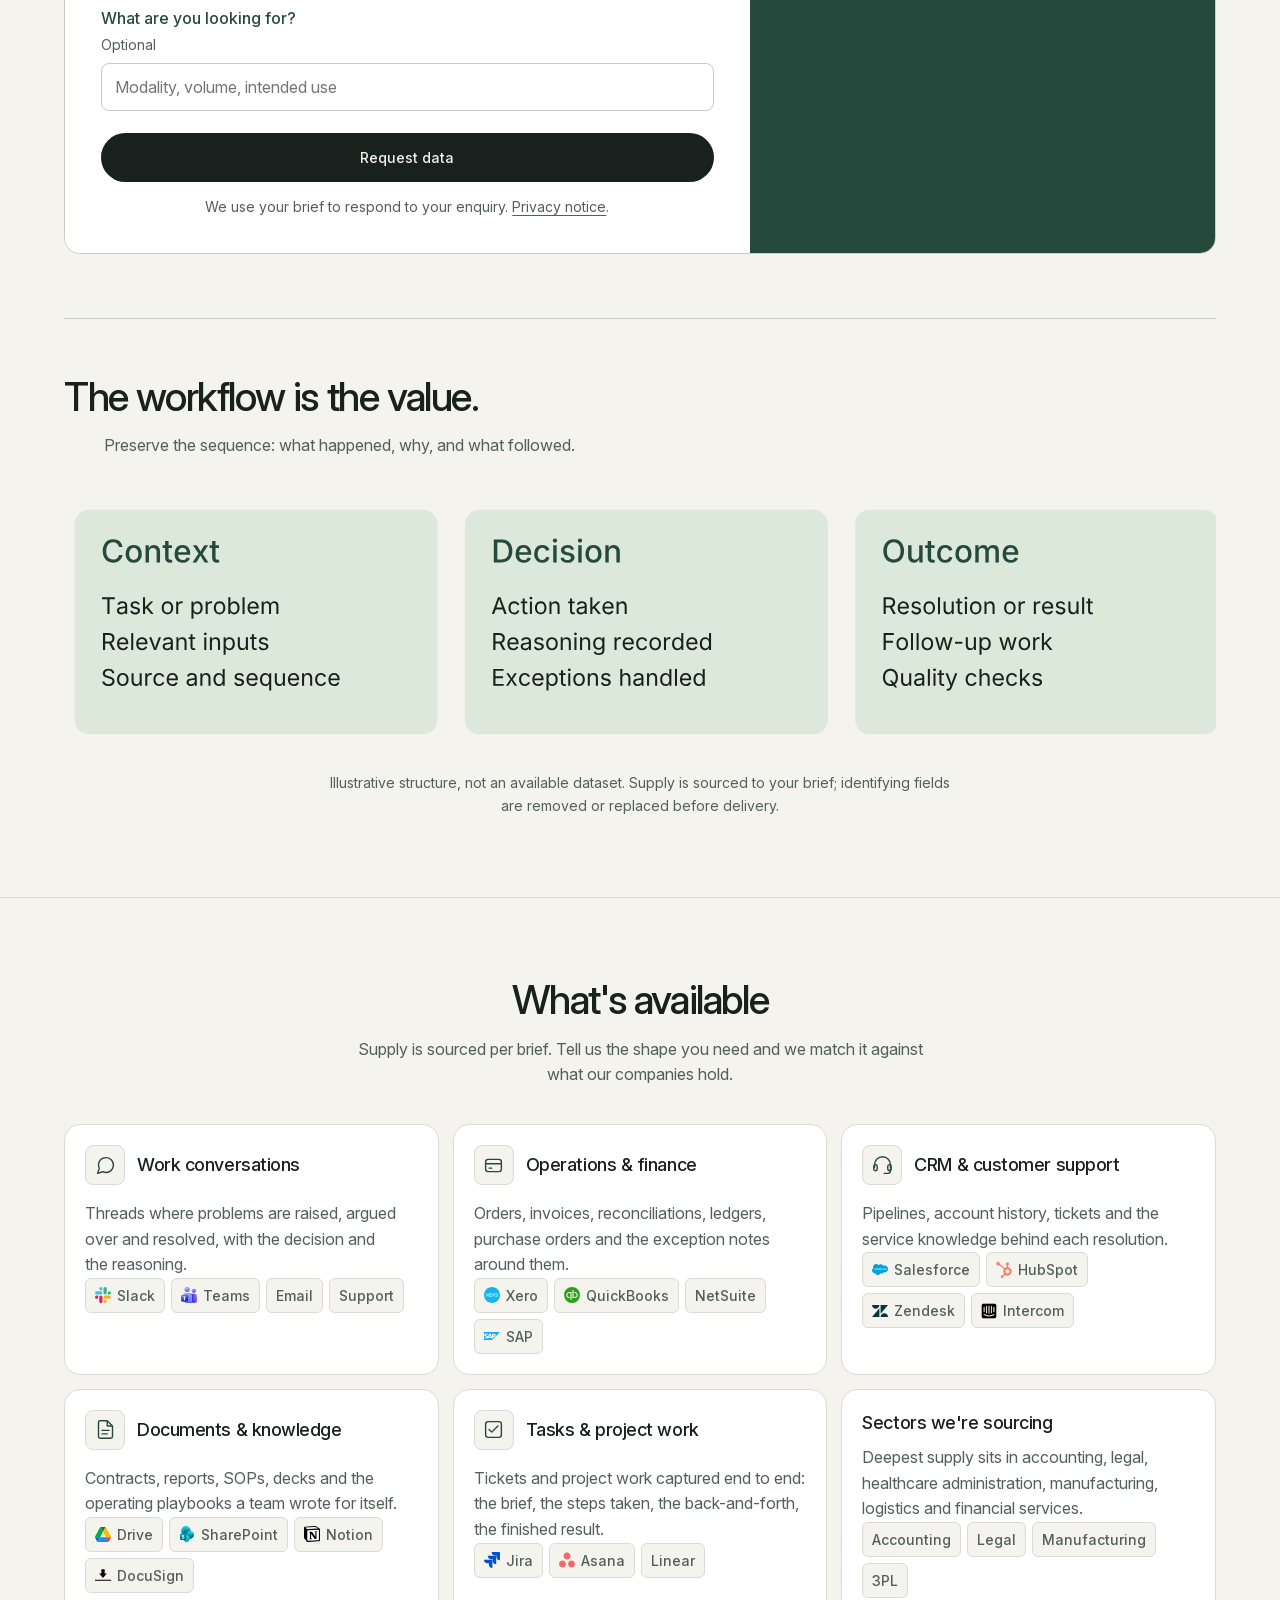
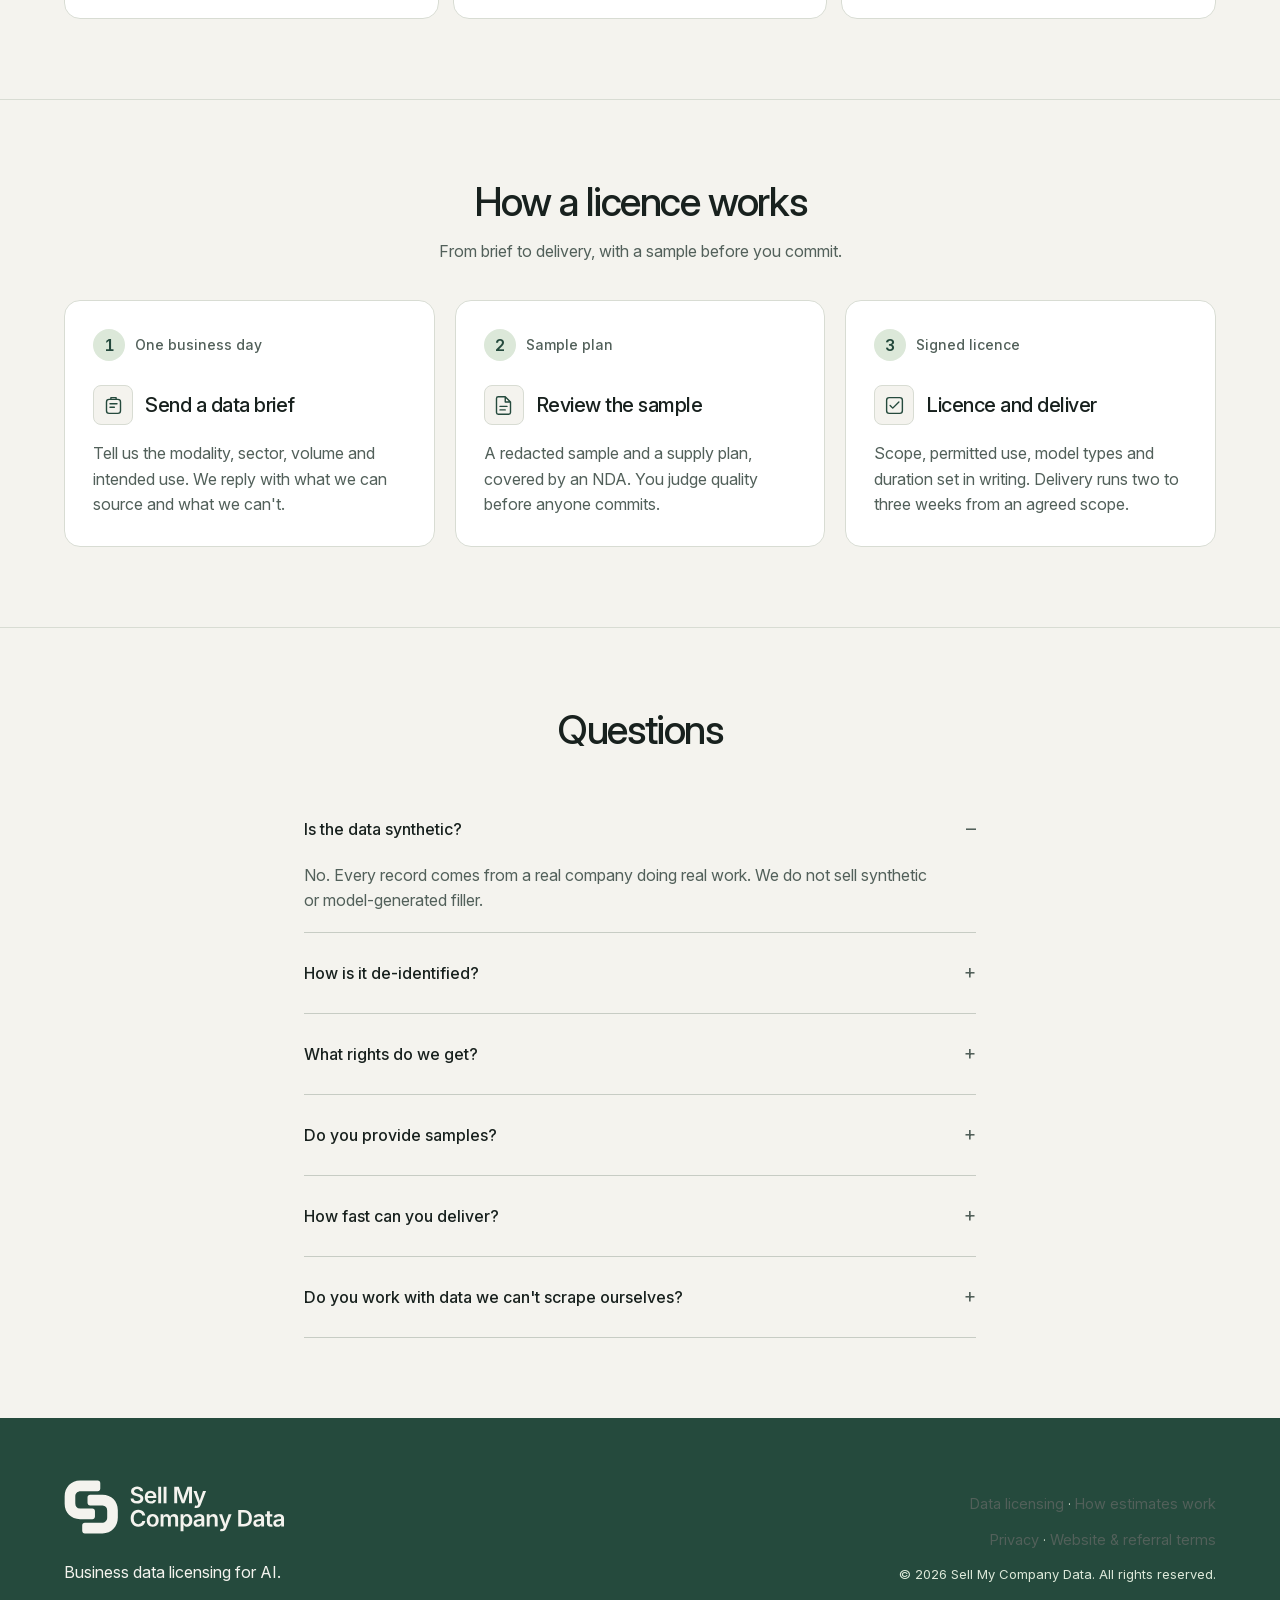
==== commit 9a8d0ad1: "Remove personal contact link from site footers" ====
--- a/buyers/index.html
+++ b/buyers/index.html
@@ -339,7 +339,6 @@
   <div class="footer-identity"><a href="/" aria-label="Sell My Company Data home"><img src="/assets/brand/stacked-paper.svg" alt="Sell My Company Data" width="242" height="80"></a><p>Business data licensing for AI.</p></div>
   <div class="footer-details"><nav aria-label="Resources"><a href="/data-licensing/">Data licensing</a> · <a href="/data-valuation/">How estimates work</a></nav><nav aria-label="Legal"><a href="/privacy/">Privacy</a> · <a href="/terms/">Website &amp; referral terms</a></nav>
   <div>&copy; 2026 Sell My Company Data. All rights reserved.</div>
-  <div><a href="https://cal.com/jamesrowdyy/15min" target="_blank" rel="noopener">Speak with James ↗</a></div>
 </div></div></footer>
 
 <script>
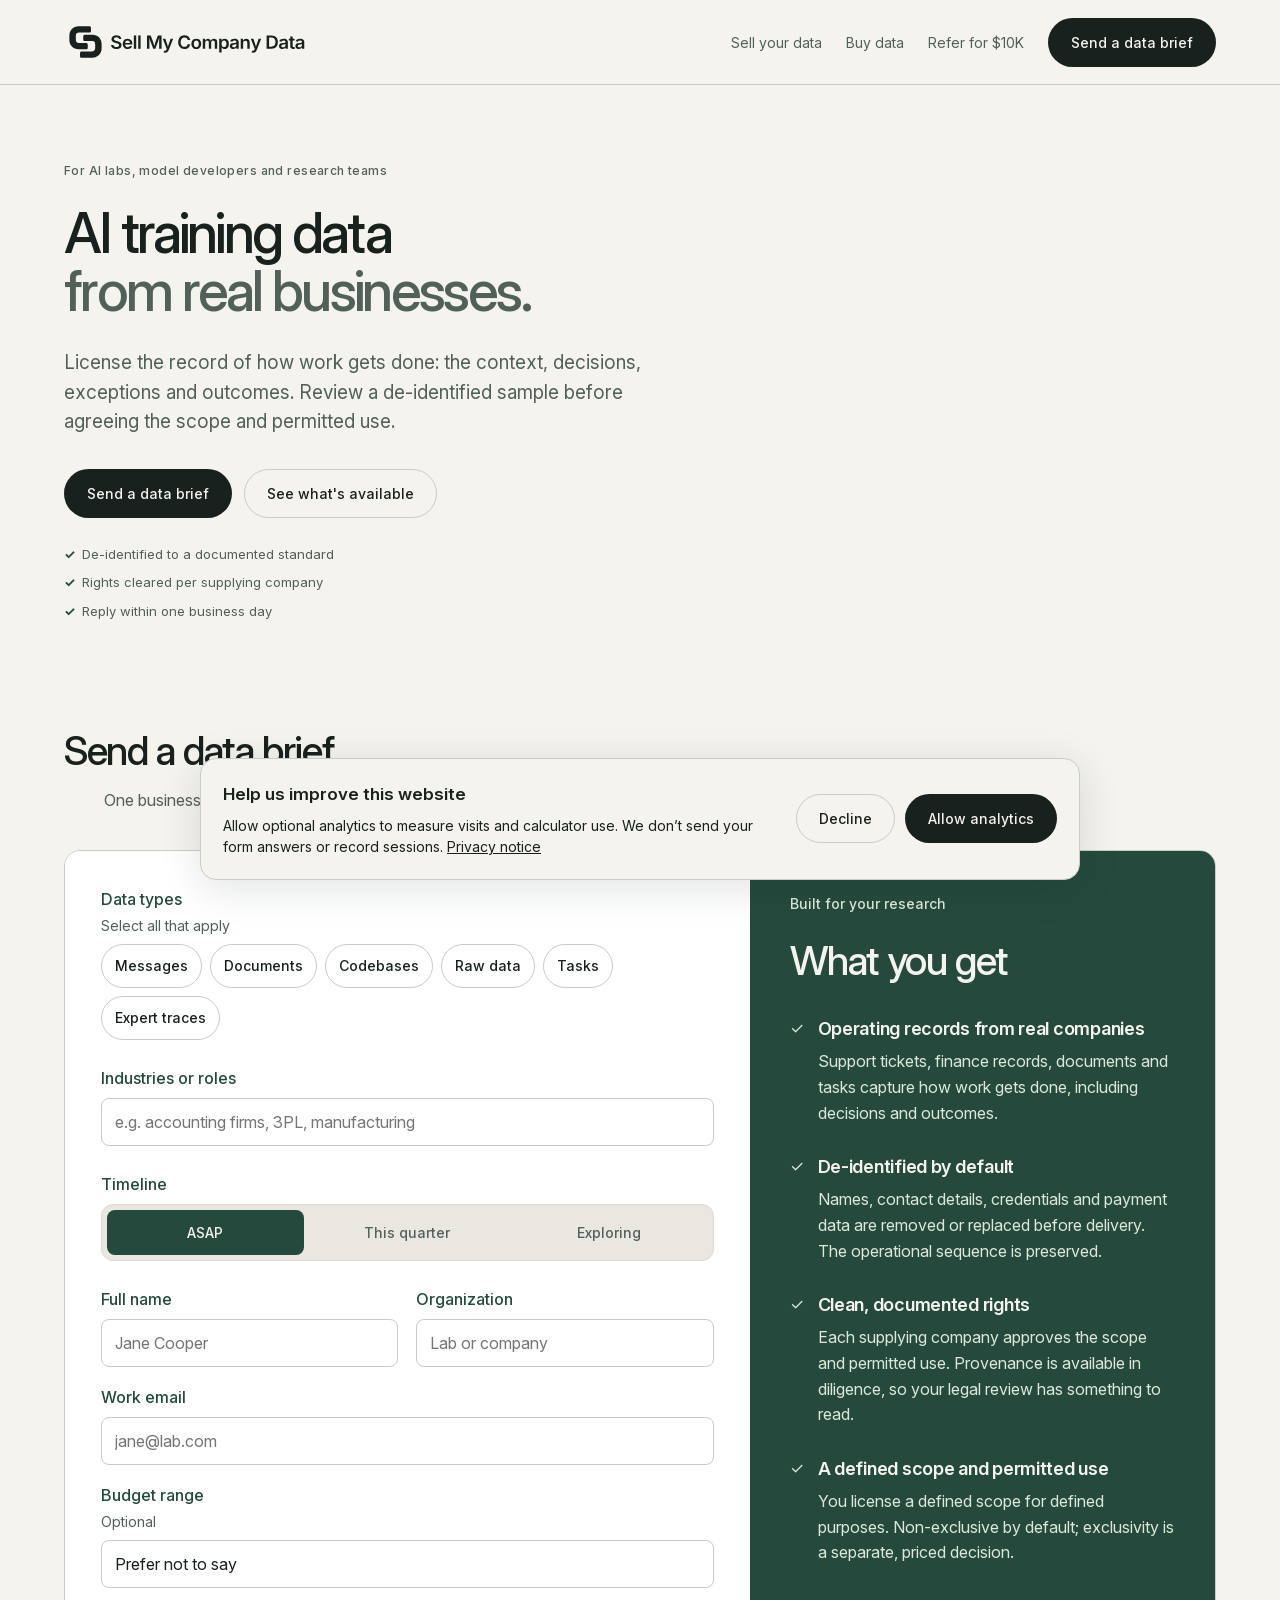
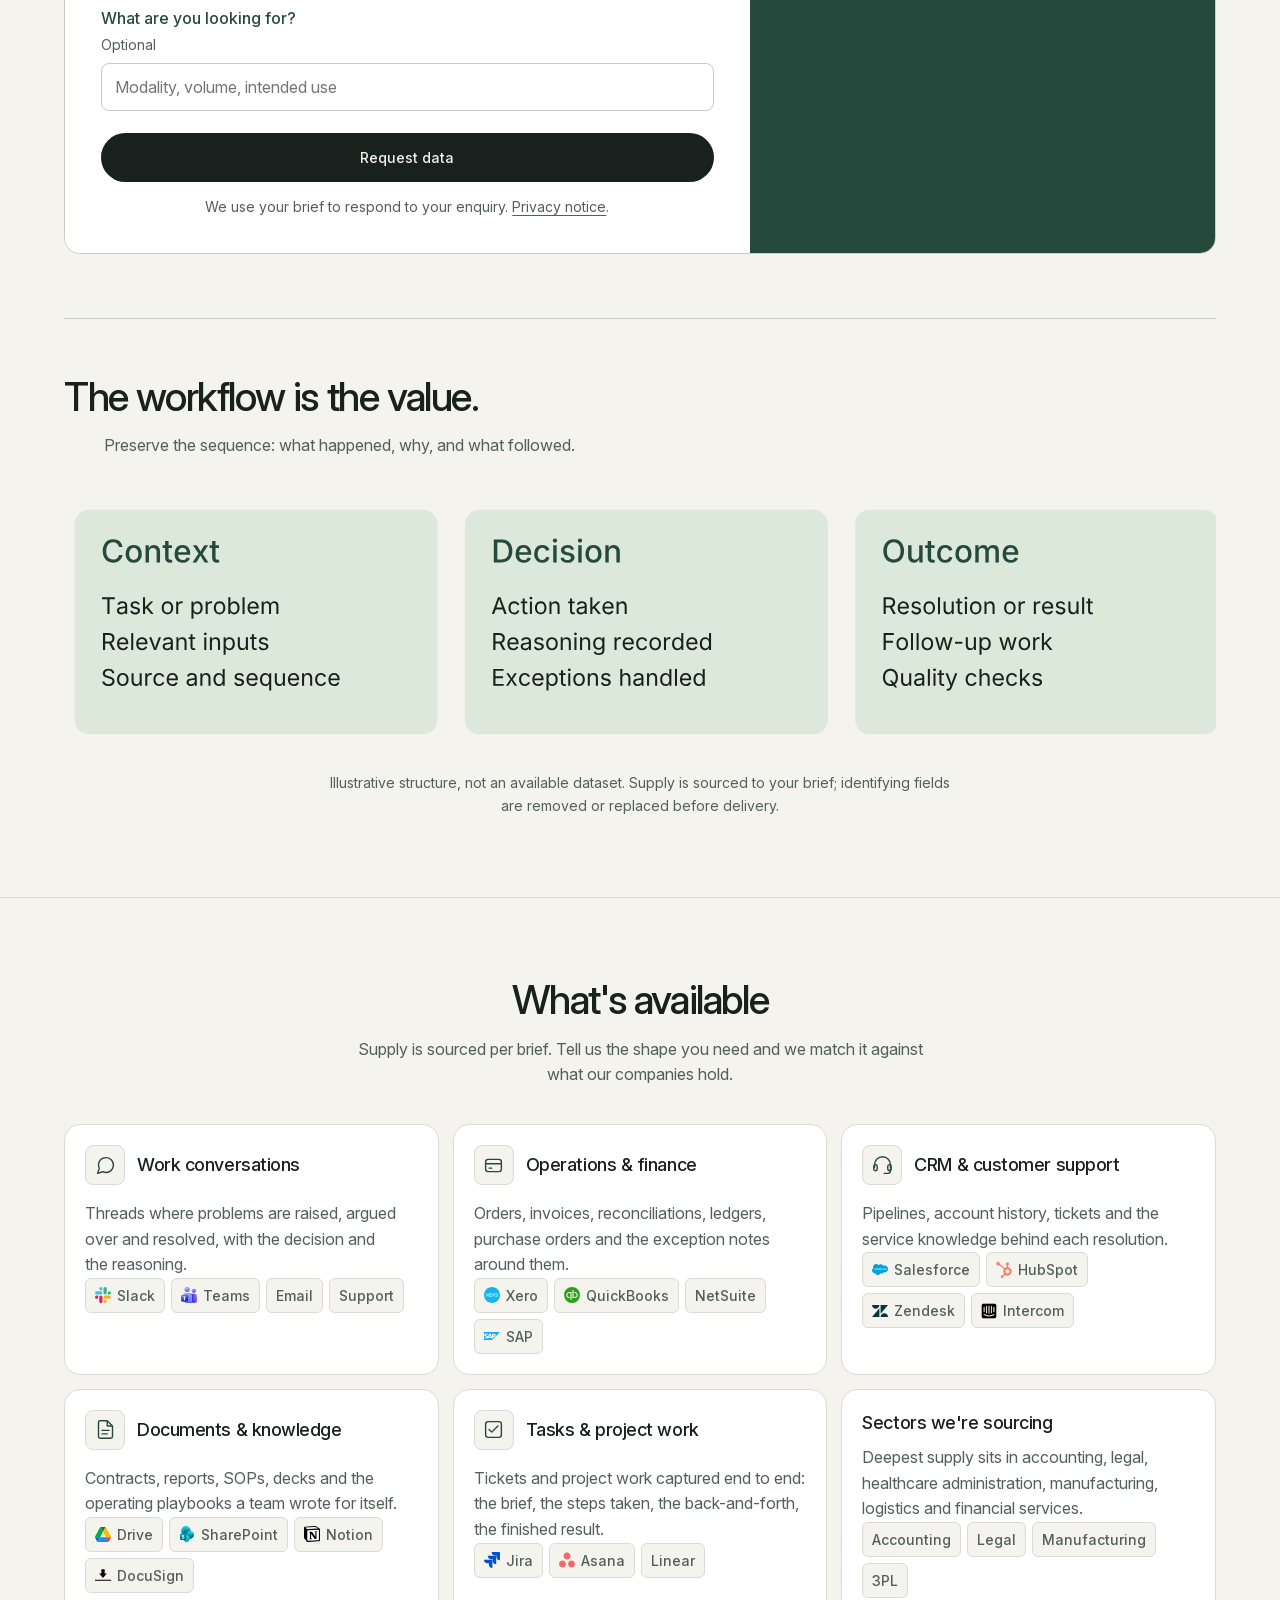
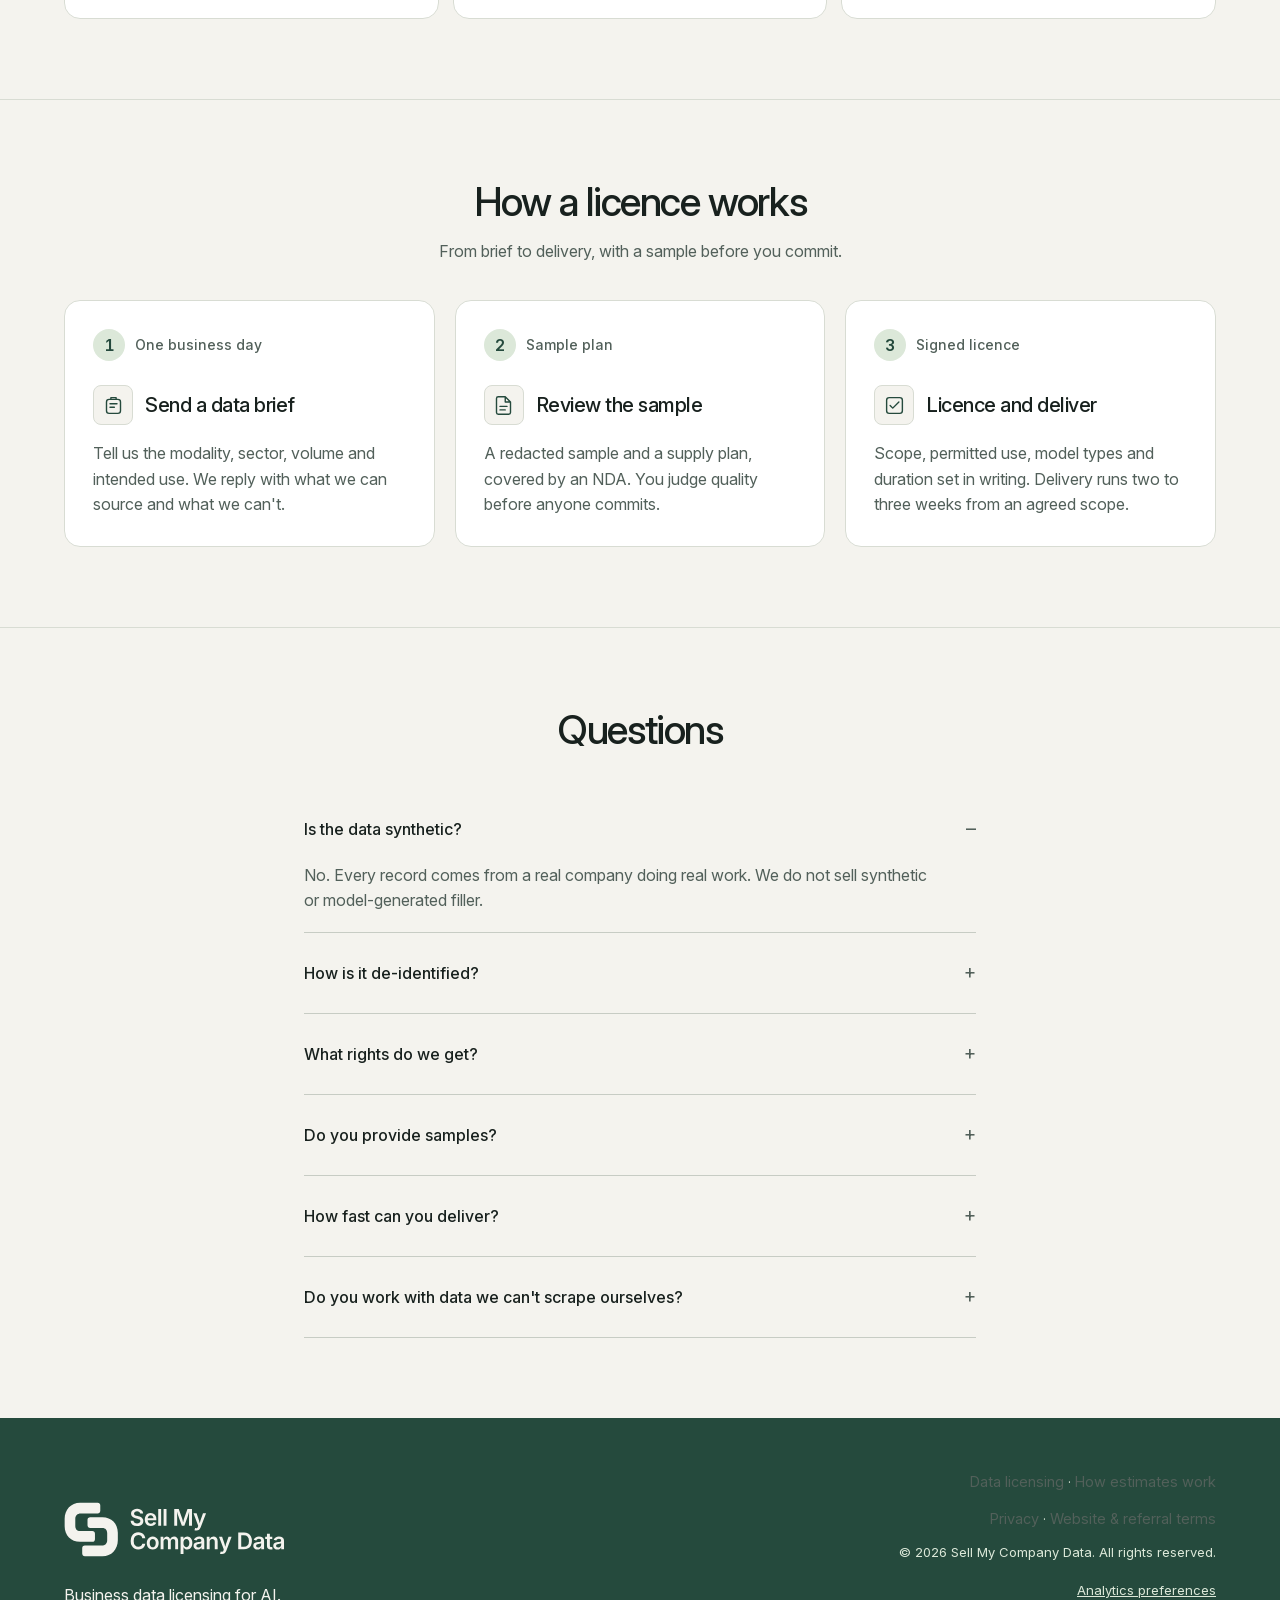
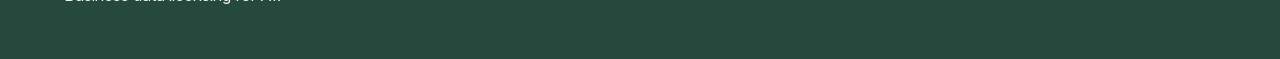
==== commit 97d64223: "Activate consent-gated GA4 for Sell My Company Data" ====
--- a/buyers/index.html
+++ b/buyers/index.html
@@ -187,8 +187,9 @@
 <meta name="twitter:image:alt" content="AI training data from real businesses. License the decisions, workflows and outcomes behind everyday work.">
 <meta name="robots" content="index, follow, max-image-preview:large, max-snippet:-1, max-video-preview:-1">
 <link rel="stylesheet" href="/analytics.css?v=1">
-<script defer src="/analytics-config.js?v=1"></script>
+<script defer src="/analytics-config.js?v=2"></script>
 <script defer src="/analytics.js?v=1"></script>
+<link rel="stylesheet" href="/mobile.css?v=20261008-app">
 </head>
 <body class="buyer-page">
 
@@ -201,7 +202,8 @@
     <a href="/refer/">Refer for $10K</a>
     <a class="btn btn-primary" href="#brief">Send a data brief</a>
   </nav>
-</div><div class="mobile-routes"><a href="/">Sell data</a><a href="/buyers/">Buy data</a><a href="/refer/">Refer for $10K</a></div></header>
+</div></header>
+<nav class="mobile-routes" aria-label="Main destinations"><a href="/"><svg viewBox="0 0 24 24" width="22" height="22" fill="none" stroke="currentColor" stroke-width="1.7" stroke-linecap="round" stroke-linejoin="round" aria-hidden="true"><path d="M4 7h16v13H4zM8 7V4h8v3M4 12h16M10 12v3h4v-3"/></svg><span>Sell data</span></a><a href="/buyers/"><svg viewBox="0 0 24 24" width="22" height="22" fill="none" stroke="currentColor" stroke-width="1.7" stroke-linecap="round" stroke-linejoin="round" aria-hidden="true"><circle cx="10" cy="10" r="6"/><path d="m15 15 5 5"/></svg><span>Buy data</span></a><a href="/refer/"><svg viewBox="0 0 24 24" width="22" height="22" fill="none" stroke="currentColor" stroke-width="1.7" stroke-linecap="round" stroke-linejoin="round" aria-hidden="true"><path d="M20 12v8H4v-8M3 8h18v4H3zM12 8v12"/><path d="M12 8H8a3 3 0 1 1 3-3l1 3Zm0 0h4a3 3 0 1 0-3-3l-1 3Z"/></svg><span>Refer for $10K</span></a></nav>
 
 <main>
 <div class="hero hero-left wrap exchange-hero">
--- a/mobile.css
+++ b/mobile.css
@@ -0,0 +1,72 @@
+/* Shared mobile app shell. Desktop keeps its two-column calculator. */
+.mobile-heading{display:none}
+@media(min-width:901px){
+  .calc>.panel{grid-column:1;grid-row:1}
+  .calc>.result{grid-column:2;grid-row:1}
+}
+@media(max-width:900px){
+  .desktop-heading{display:none}
+  .mobile-heading{display:inline}
+  .seller-page .hero h1{text-wrap:balance}
+  .seller-page .exchange-hero.hero{padding-top:24px;padding-bottom:24px}
+  html{scroll-padding-top:84px;scroll-padding-bottom:90px}
+  html:has(.appbar.show){scroll-padding-top:156px}
+  body,body:has(.appbar){padding-bottom:calc(76px + env(safe-area-inset-bottom))}
+  header .wrap{height:64px;padding-left:max(16px,env(safe-area-inset-left));padding-right:max(16px,env(safe-area-inset-right))}
+  .brand img{width:210px;max-width:calc(100vw - 96px)}
+  .menu-toggle{width:44px;height:44px;border-radius:14px;background:#ffffff80}
+  header nav{top:72px;left:12px;right:12px;max-height:calc(100dvh - 164px - env(safe-area-inset-bottom));border-radius:20px;box-shadow:0 12px 40px #18211e18}
+  .mobile-routes{position:fixed;z-index:70;bottom:0;left:0;right:0;display:grid;grid-template-columns:repeat(3,minmax(0,1fr));gap:6px;padding:8px max(12px,env(safe-area-inset-right)) calc(8px + env(safe-area-inset-bottom)) max(12px,env(safe-area-inset-left));background:rgba(244,243,238,.97);backdrop-filter:blur(18px);border-top:1px solid var(--line2);box-shadow:0 -4px 24px #18211e06}
+  .mobile-routes a:not(.btn){display:flex;flex-direction:column;align-items:center;justify-content:center;gap:4px;min-height:52px;padding:6px 4px;border-radius:14px;font-size:11px;line-height:1.3;color:var(--muted);touch-action:manipulation}
+  .mobile-routes a[aria-current=page]{background:var(--soft-green);color:var(--deep-green);font-weight:600}
+  .mobile-routes svg{flex:none}
+  .wrap{padding-left:16px;padding-right:16px}
+  .exchange-hero.hero,.exchange-hero.hero.hero-left{padding:28px 16px}
+  .hero .eyebrow{margin-bottom:14px}
+  .hero h1,.hero.hero-left h1{font-size:clamp(30px,8.5vw,42px);margin-bottom:16px;line-height:1.08}
+  .hero p,.hero.hero-left p{margin-bottom:20px}
+  .hero .actions{display:grid;grid-template-columns:1fr 1fr;gap:8px}
+  .hero .actions .btn{padding:12px 10px;min-height:48px;font-size:13px}
+  .seller-page .hero .trust{display:grid;gap:6px;margin-top:18px;font-size:12px}
+  .seller-page main{display:flex;flex-direction:column}
+  .seller-page main>.hero{order:-3;width:100%}
+  .seller-page main>#value{order:-2}
+  .seller-page main>.logoband{order:-1}
+  section{padding:32px 0}
+  .sec-head{margin-bottom:20px}
+  h2,.sec-head h2{font-size:26px}
+  .sec-head p{font-size:15px}
+  .calc{gap:14px}
+  .panel,.result,.card,.supply-item,.path-card,.business-card,.form-layout{border-radius:20px}
+  .panel,.result{padding:20px}
+  .result .k{font-size:13px}
+  .result .val{font-size:clamp(30px,8.5vw,40px);margin-top:8px}
+  .result .bar{margin-top:16px}
+  .result .note{font-size:13px;line-height:1.5;margin-top:12px}
+  .result .note a{text-decoration:underline;text-underline-offset:3px}
+  .result .btn{margin-top:18px;min-height:48px}
+  input,select,textarea{font-size:16px;border-radius:12px;min-height:50px}
+  .field{margin-bottom:20px}
+  label{font-size:14px}
+  #sys{grid-template-columns:repeat(2,minmax(0,1fr));gap:8px}
+  #sys .system-choice{min-height:54px;border-radius:12px;padding:10px 22px 10px 8px;gap:6px;font-size:12px}
+  #sys .brand-mark{flex-basis:20px;width:20px;height:24px}
+  .chip,.seg button{min-height:44px}
+  .btn:active,.chip:active,.mobile-routes a:active{filter:brightness(.94)}
+  .appbar{top:72px;bottom:auto;left:12px;right:12px;padding:10px 12px;border-radius:16px;transform:translateY(-180%);visibility:hidden;pointer-events:none;box-shadow:0 4px 24px #18211e14}
+  .appbar.show{transform:translateY(0);visibility:visible;pointer-events:auto}
+  .appbar .est .k{font-size:11px}
+  .appbar .est .v{font-size:18px}
+  .appbar .btn{min-height:44px;padding:10px 14px;font-size:13px}
+  body:has(input:focus,textarea:focus,select:focus) .mobile-routes{visibility:hidden;pointer-events:none}
+  .analytics-consent{bottom:calc(84px + env(safe-area-inset-bottom));max-height:calc(100dvh - 170px);overflow:auto}
+  .legal-content{padding-top:28px;padding-bottom:36px}
+  footer{padding:28px 0}
+  footer .footer-details nav a{display:inline-flex;align-items:center;min-height:44px}
+}
+@media(max-width:359px){
+  #sys{grid-template-columns:1fr}
+  #sys .system-choice{font-size:14px}
+  .hero .actions{grid-template-columns:1fr}
+  .panel,.result{padding:16px}
+}
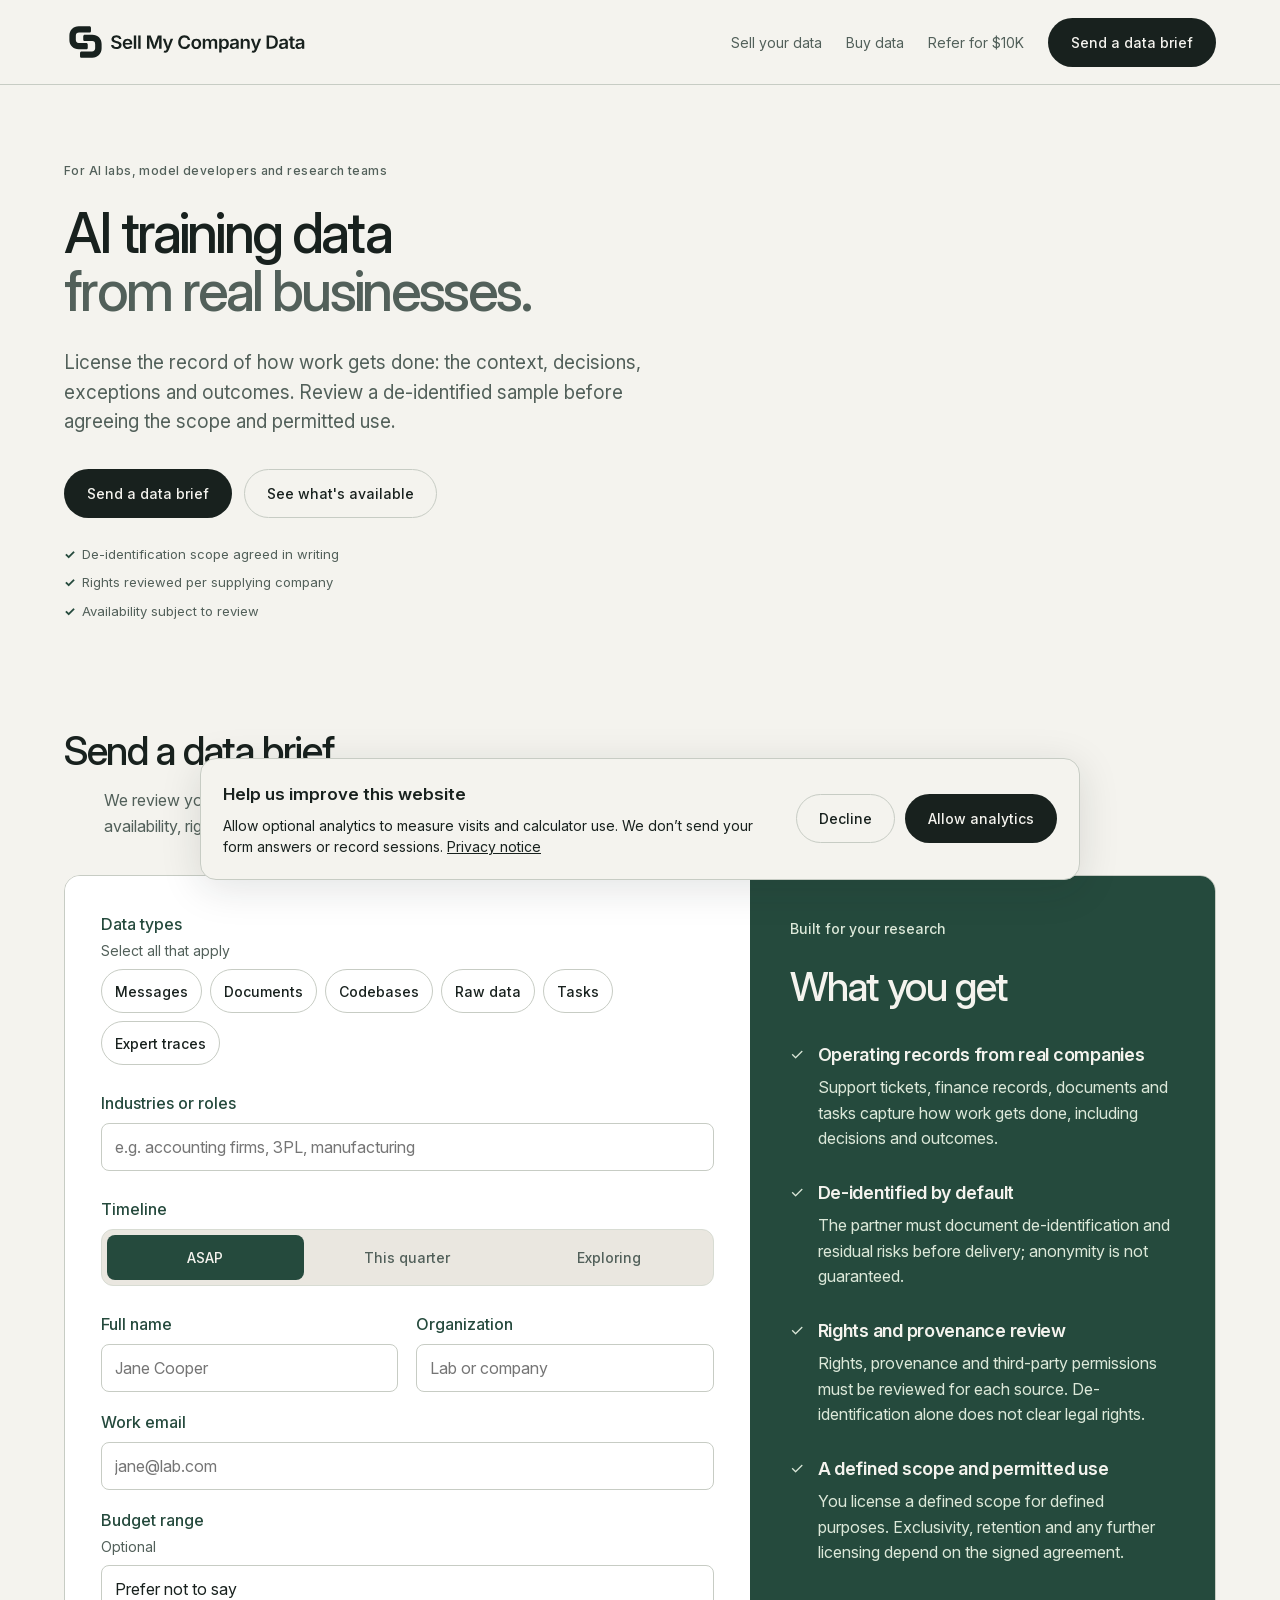
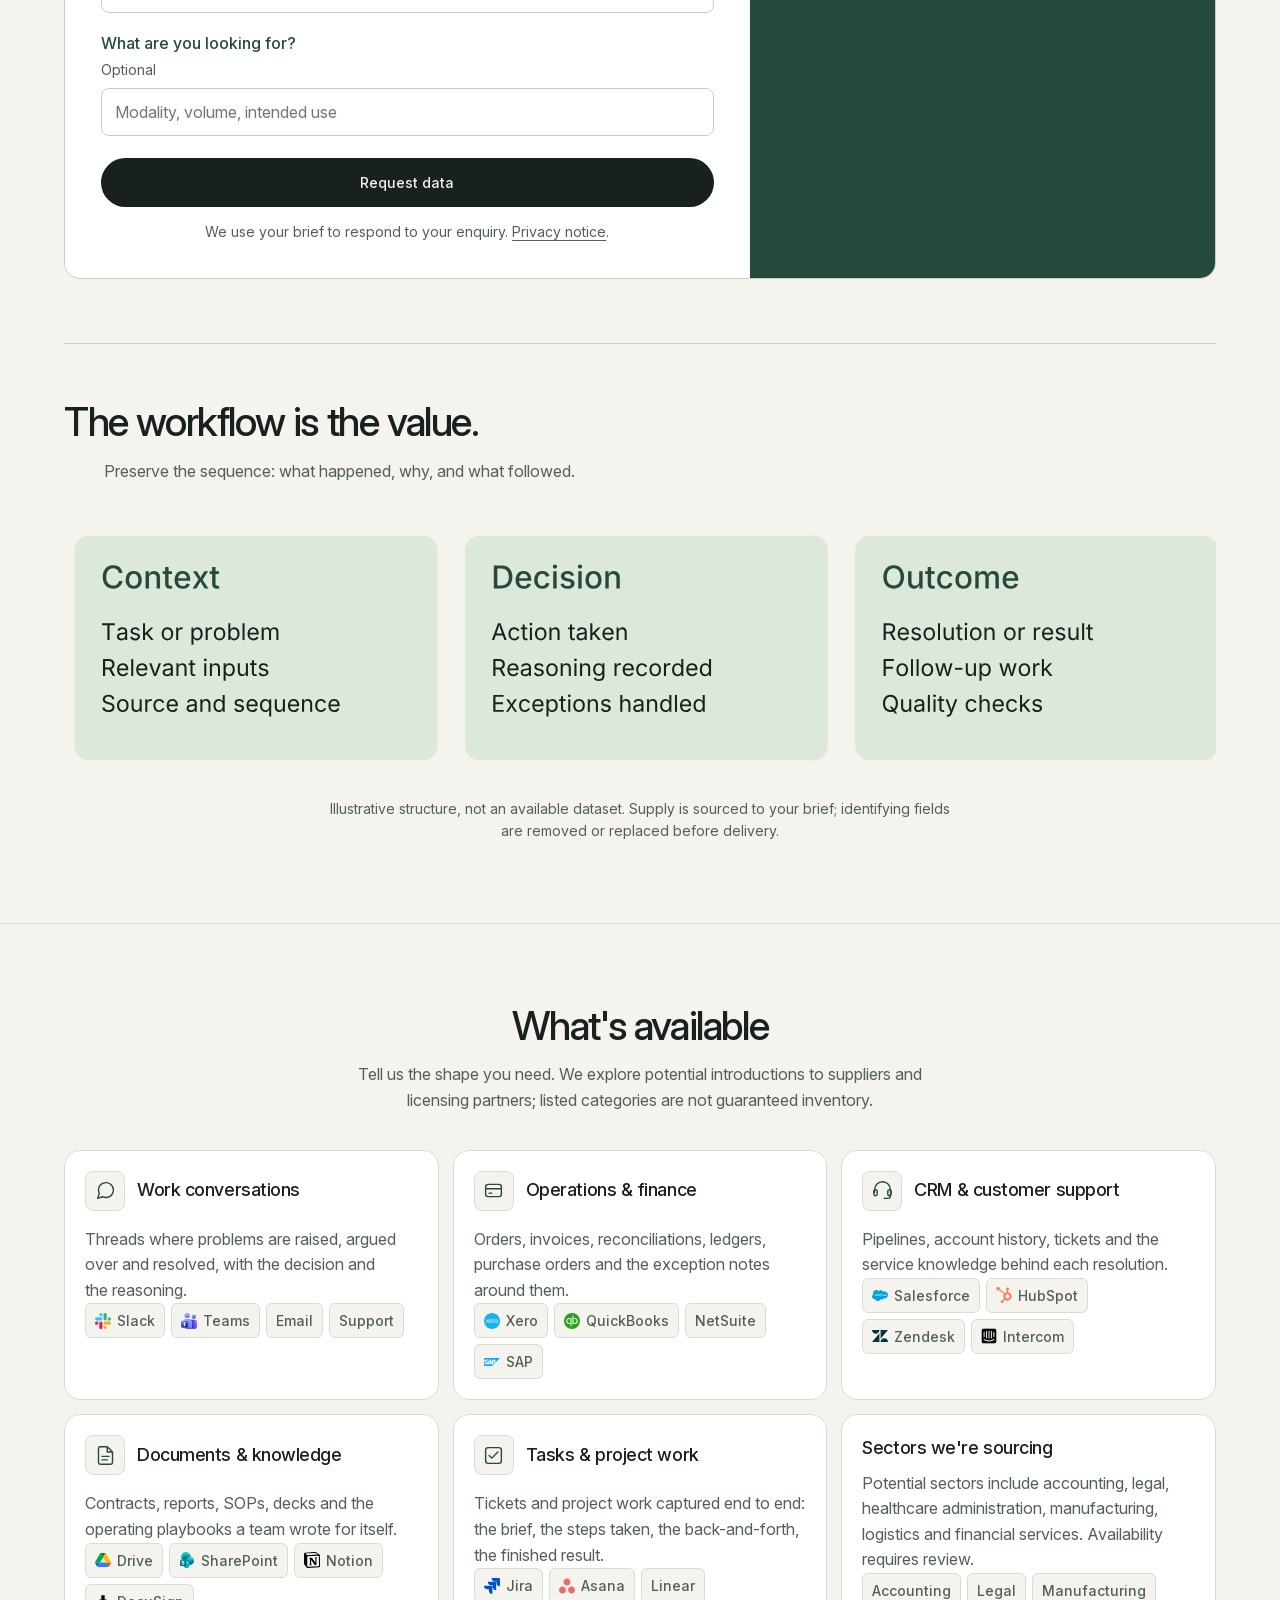
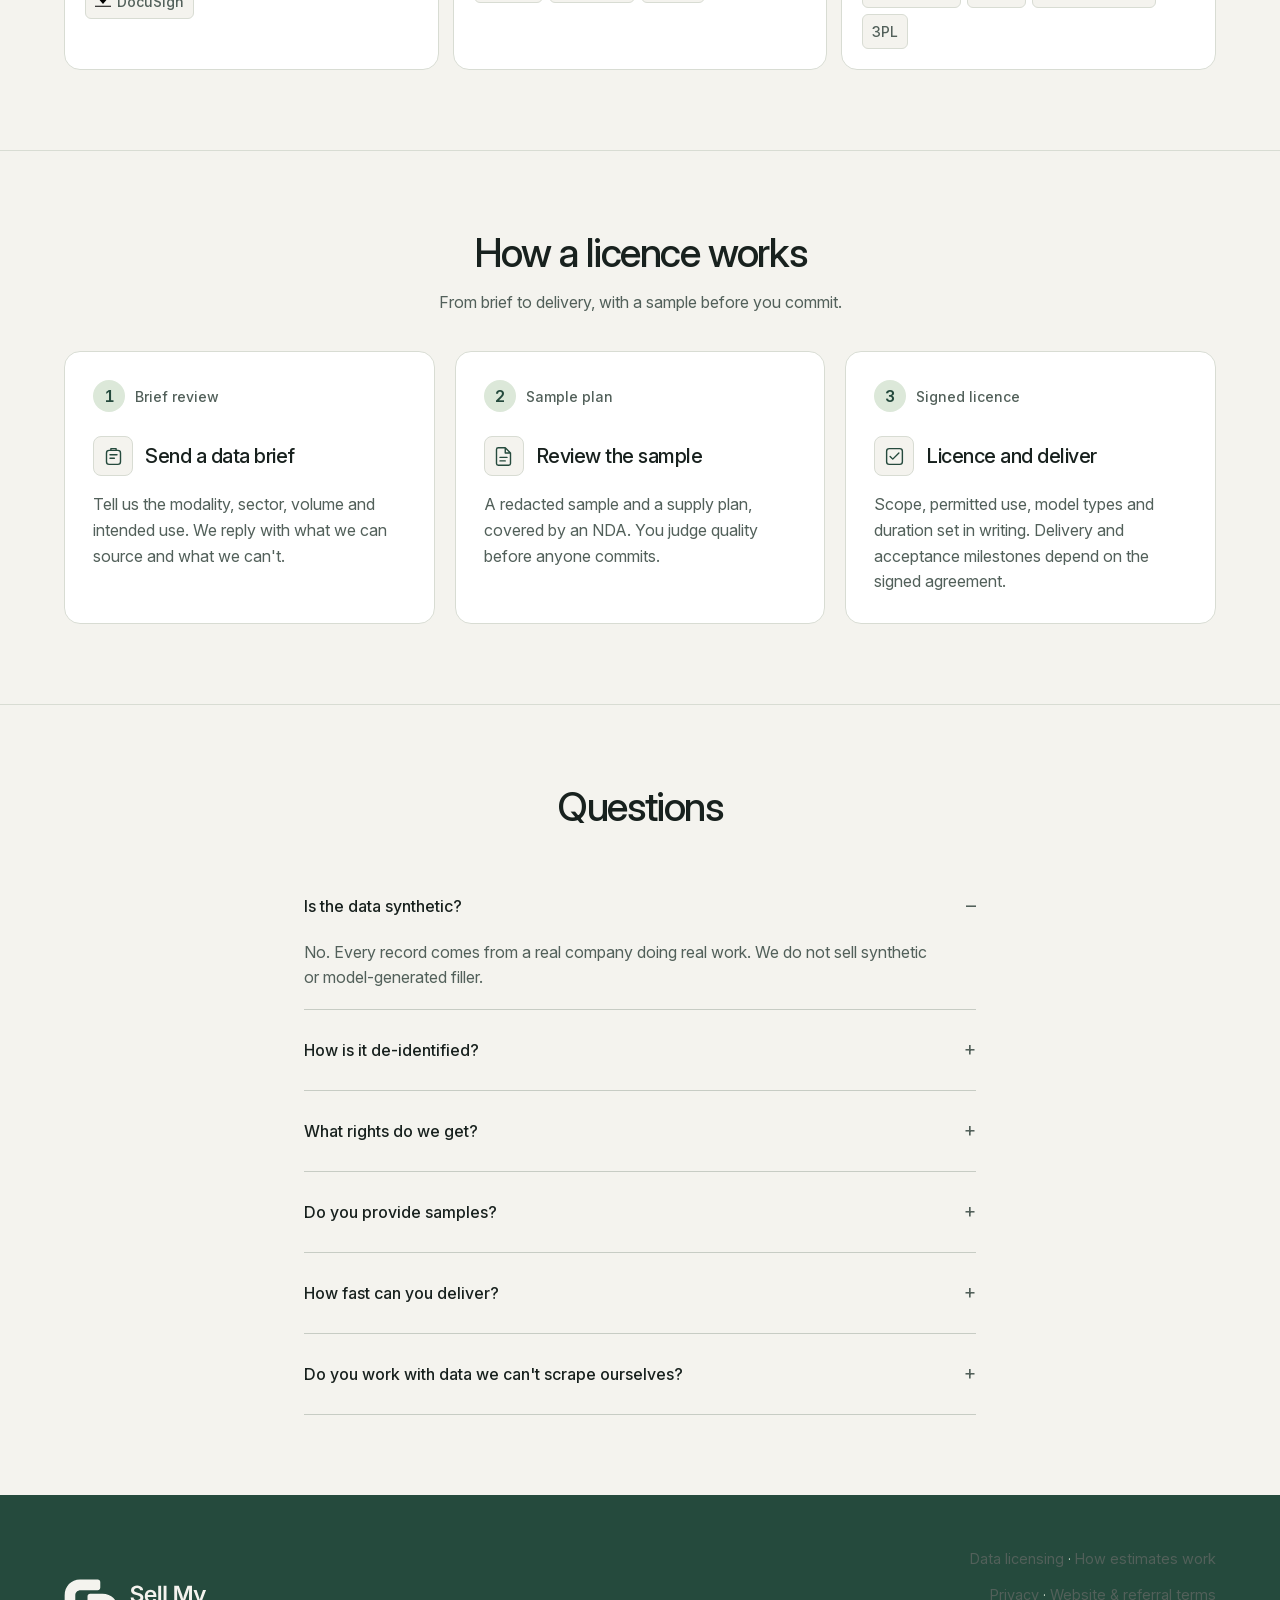
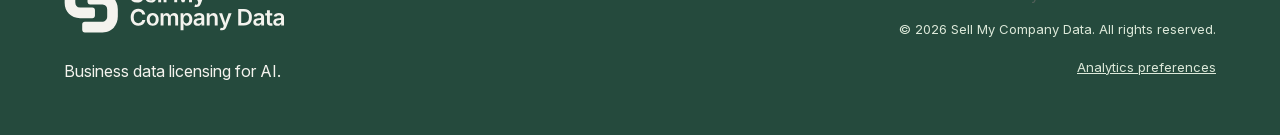
==== commit 4085eea4: "fix(VEN-98): qualify licensing claims and route specialist enquiries to review" ====
--- a/buyers/index.html
+++ b/buyers/index.html
@@ -114,7 +114,7 @@
           "name": "How is it de-identified?",
           "acceptedAnswer": {
             "@type": "Answer",
-            "text": "Names, contact details, credentials, payment details and other identifying fields are removed or replaced to a documented standard before delivery. The operational sequence stays intact, which is the part that carries the value."
+            "text": "De-identification requirements must be agreed with the supplying partner before delivery. Removing or replacing identifiers reduces risk but cannot guarantee anonymity or establish rights to license the records."
           }
         },
         {
@@ -122,7 +122,7 @@
           "name": "What rights do we get?",
           "acceptedAnswer": {
             "@type": "Answer",
-            "text": "A defined licence, not a transfer of ownership. Scope, permitted use, model types and duration are set out in writing and approved by the supplying company before anything ships. Non-exclusive by default."
+            "text": "A defined licence, not a transfer of ownership. Scope, permitted use, model types and duration are set out in writing and approved by the supplying company before anything ships. Exclusivity and retention depend on the signed agreement."
           }
         },
         {
@@ -130,7 +130,7 @@
           "name": "Do you provide samples?",
           "acceptedAnswer": {
             "@type": "Answer",
-            "text": "Yes. A redacted sample and a supply plan come before any licence is agreed, covered by an NDA, so you can judge quality first."
+            "text": "A sample may be arranged if a suitable source is available, subject to rights review and written confidentiality and access terms."
           }
         },
         {
@@ -138,7 +138,7 @@
           "name": "How fast can you deliver?",
           "acceptedAnswer": {
             "@type": "Answer",
-            "text": "We reply to a brief within one business day. Typical delivery runs two to three weeks from an agreed scope, depending on sector and volume."
+            "text": "Delivery is not guaranteed. Availability, rights review, preparation and acceptance determine timing; milestones must be agreed with the licensing partner in writing."
           }
         },
         {
@@ -183,13 +183,14 @@
 <link rel="stylesheet" href="/brand.css?v=licensing-3">
 <link rel="stylesheet" href="/audit.css?v=1">
 <script defer src="/site-events.js?v=1"></script>
+<script defer src="/attribution.js?v=1"></script>
 <meta property="og:image:alt" content="AI training data from real businesses. License the decisions, workflows and outcomes behind everyday work.">
 <meta name="twitter:image:alt" content="AI training data from real businesses. License the decisions, workflows and outcomes behind everyday work.">
 <meta name="robots" content="index, follow, max-image-preview:large, max-snippet:-1, max-video-preview:-1">
 <link rel="stylesheet" href="/analytics.css?v=1">
 <script defer src="/analytics-config.js?v=2"></script>
 <script defer src="/analytics.js?v=1"></script>
-<link rel="stylesheet" href="/mobile.css?v=20261008-app">
+<link rel="stylesheet" href="/mobile.css?v=20261011-calc">
 </head>
 <body class="buyer-page">
 
@@ -216,9 +217,9 @@
     <a class="btn btn-ghost btn-lg" href="#available">See what's available</a>
   </div>
   <div class="trust">
-    <span><b class="tick">&#10003;</b> De-identified to a documented standard</span>
-    <span><b class="tick">&#10003;</b> Rights cleared per supplying company</span>
-    <span><b class="tick">&#10003;</b> Reply within one business day</span>
+    <span><b class="tick">&#10003;</b> De-identification scope agreed in writing</span>
+    <span><b class="tick">&#10003;</b> Rights reviewed per supplying company</span>
+    <span><b class="tick">&#10003;</b> Availability subject to review</span>
   </div>
  </div>
 </div>
@@ -229,7 +230,7 @@
   <div class="wrap">
     <div class="sec-head">
       <h2>Send a data brief</h2>
-      <p>One business day to reply. Samples are de-identified and covered by an NDA.</p>
+      <p>We review your brief for a potential partner introduction. Any sample requires availability, rights review and agreed confidentiality terms.</p>
     </div>
     <div class="form-layout"><div class="panel buyerform">
       <form id="buyer-form">
@@ -282,7 +283,7 @@
         <div class="fine">We use your brief to respond to your enquiry. <a href="/privacy/">Privacy notice</a>.</div>
       </form>
     </div>
-<aside class="form-aside"><span class="small-label">Built for your research</span><h2>What you get</h2><div class="aside-benefit"><span aria-hidden="true">✓</span><div><h3>Operating records from real companies</h3><p>Support tickets, finance records, documents and tasks capture how work gets done, including decisions and outcomes.</p></div></div><div class="aside-benefit"><span aria-hidden="true">✓</span><div><h3>De-identified by default</h3><p>Names, contact details, credentials and payment data are removed or replaced before delivery. The operational sequence is preserved.</p></div></div><div class="aside-benefit"><span aria-hidden="true">✓</span><div><h3>Clean, documented rights</h3><p>Each supplying company approves the scope and permitted use. Provenance is available in diligence, so your legal review has something to read.</p></div></div><div class="aside-benefit"><span aria-hidden="true">✓</span><div><h3>A defined scope and permitted use</h3><p>You license a defined scope for defined purposes. Non-exclusive by default; exclusivity is a separate, priced decision.</p></div></div></aside></div>
+<aside class="form-aside"><span class="small-label">Built for your research</span><h2>What you get</h2><div class="aside-benefit"><span aria-hidden="true">✓</span><div><h3>Operating records from real companies</h3><p>Support tickets, finance records, documents and tasks capture how work gets done, including decisions and outcomes.</p></div></div><div class="aside-benefit"><span aria-hidden="true">✓</span><div><h3>De-identified by default</h3><p>The partner must document de-identification and residual risks before delivery; anonymity is not guaranteed.</p></div></div><div class="aside-benefit"><span aria-hidden="true">✓</span><div><h3>Rights and provenance review</h3><p>Rights, provenance and third-party permissions must be reviewed for each source. De-identification alone does not clear legal rights.</p></div></div><div class="aside-benefit"><span aria-hidden="true">✓</span><div><h3>A defined scope and permitted use</h3><p>You license a defined scope for defined purposes. Exclusivity, retention and any further licensing depend on the signed agreement.</p></div></div></aside></div>
     <div class="workflow-explainer" aria-labelledby="workflow-title">
       <div class="sec-head"><h2 id="workflow-title">The workflow is the value.</h2><p>Preserve the sequence: what happened, why, and what followed.</p></div>
       <img class="brand-diagram" src="/assets/brand/buyer-workflow-diagram.svg" width="1092" height="240" loading="lazy" alt="Context: the task, inputs, source and sequence. Decision: actions, reasoning and exceptions. Outcome: resolution, follow-up work and quality checks.">
@@ -295,7 +296,7 @@
   <div class="wrap">
     <div class="sec-head">
       <h2>What's available</h2>
-      <p>Supply is sourced per brief. Tell us the shape you need and we match it against what our companies hold.</p>
+      <p>Tell us the shape you need. We explore potential introductions to suppliers and licensing partners; listed categories are not guaranteed inventory.</p>
     </div>
     <div class="supply">
       <div class="supply-item"><div class="card-heading"><span class="section-icon" aria-hidden="true"><svg viewBox="0 0 24 24" fill="none" stroke="currentColor" stroke-width="1.6" stroke-linecap="round" stroke-linejoin="round"><path d="M21 11.5a8.4 8.4 0 0 1-.9 3.8 8.5 8.5 0 0 1-7.6 4.7 8.4 8.4 0 0 1-3.8-.9L3 21l1.9-5.7a8.4 8.4 0 0 1-.9-3.8 8.5 8.5 0 0 1 4.7-7.6 8.4 8.4 0 0 1 3.8-.9h.5a8.5 8.5 0 0 1 8 8z"/></svg></span><h3>Work conversations</h3></div><p style="color:var(--muted);margin:0">Threads where problems are raised, argued over and resolved, with the decision and the reasoning.</p><div class="tags"><span><img src="/logos/slack.svg" alt="" width="16" height="16">Slack</span><span><img src="/logos/microsoftteams.svg" alt="" width="16" height="16">Teams</span><span>Email</span><span>Support</span></div></div>
@@ -303,7 +304,7 @@
       <div class="supply-item"><div class="card-heading"><span class="section-icon" aria-hidden="true"><svg viewBox="0 0 24 24" fill="none" stroke="currentColor" stroke-width="1.6" stroke-linecap="round" stroke-linejoin="round"><path d="M3 14v-3a9 9 0 0 1 18 0v3M21 16v2a3 3 0 0 1-3 3h-4"/><rect x="2" y="11" width="4" height="7" rx="2"/><rect x="18" y="11" width="4" height="7" rx="2"/></svg></span><h3>CRM &amp; customer support</h3></div><p style="color:var(--muted);margin:0">Pipelines, account history, tickets and the service knowledge behind each resolution.</p><div class="tags"><span><img src="/logos/salesforce.svg" alt="" width="16" height="16">Salesforce</span><span><img src="/logos/hubspot.svg" alt="" width="16" height="16">HubSpot</span><span><img src="/logos/zendesk.svg" alt="" width="16" height="16">Zendesk</span><span><img src="/logos/intercom.png" alt="" width="16" height="16">Intercom</span></div></div>
       <div class="supply-item"><div class="card-heading"><span class="section-icon" aria-hidden="true"><svg viewBox="0 0 24 24" fill="none" stroke="currentColor" stroke-width="1.6" stroke-linecap="round" stroke-linejoin="round"><path d="M14 2H6a2 2 0 0 0-2 2v16a2 2 0 0 0 2 2h12a2 2 0 0 0 2-2V8zM14 2v6h6M8 13h8M8 17h6"/></svg></span><h3>Documents &amp; knowledge</h3></div><p style="color:var(--muted);margin:0">Contracts, reports, SOPs, decks and the operating playbooks a team wrote for itself.</p><div class="tags"><span><img src="/logos/googledrive.svg" alt="" width="16" height="16">Drive</span><span><img src="/logos/sharepoint.svg" alt="" width="16" height="16">SharePoint</span><span><img src="/logos/notion.svg" alt="" width="16" height="16">Notion</span><span><img src="/logos/docusign.svg" alt="" width="16" height="16">DocuSign</span></div></div>
       <div class="supply-item"><div class="card-heading"><span class="section-icon" aria-hidden="true"><svg viewBox="0 0 24 24" fill="none" stroke="currentColor" stroke-width="1.6" stroke-linecap="round" stroke-linejoin="round"><rect x="3" y="3" width="18" height="18" rx="3"/><path d="m7 12 3 3 7-7"/></svg></span><h3>Tasks &amp; project work</h3></div><p style="color:var(--muted);margin:0">Tickets and project work captured end to end: the brief, the steps taken, the back-and-forth, the finished result.</p><div class="tags"><span><img src="/logos/jira.svg" alt="" width="16" height="16">Jira</span><span><img src="/logos/asana.svg" alt="" width="16" height="16">Asana</span><span>Linear</span></div></div>
-      <div class="supply-item"><h3>Sectors we're sourcing</h3><p style="color:var(--muted);margin:0">Deepest supply sits in accounting, legal, healthcare administration, manufacturing, logistics and financial services.</p><div class="tags"><span>Accounting</span><span>Legal</span><span>Manufacturing</span><span>3PL</span></div></div>
+      <div class="supply-item"><h3>Sectors we're sourcing</h3><p style="color:var(--muted);margin:0">Potential sectors include accounting, legal, healthcare administration, manufacturing, logistics and financial services. Availability requires review.</p><div class="tags"><span>Accounting</span><span>Legal</span><span>Manufacturing</span><span>3PL</span></div></div>
     </div>
   </div>
 </section>
@@ -315,9 +316,9 @@
       <p>From brief to delivery, with a sample before you commit.</p>
     </div>
     <div class="steps">
-      <div class="card"><div class="step-meta"><span class="step-number">1</span><span class="step-caption">One business day</span></div><div class="card-heading"><span class="section-icon" aria-hidden="true"><svg viewBox="0 0 24 24" fill="none" stroke="currentColor" stroke-width="1.6" stroke-linecap="round" stroke-linejoin="round"><rect x="4" y="5" width="16" height="16" rx="3"/><path d="M9 5V3h6v2M8 10h8M8 14h5"/></svg></span><h3>Send a data brief</h3></div><p>Tell us the modality, sector, volume and intended use. We reply with what we can source and what we can't.</p></div>
+      <div class="card"><div class="step-meta"><span class="step-number">1</span><span class="step-caption">Brief review</span></div><div class="card-heading"><span class="section-icon" aria-hidden="true"><svg viewBox="0 0 24 24" fill="none" stroke="currentColor" stroke-width="1.6" stroke-linecap="round" stroke-linejoin="round"><rect x="4" y="5" width="16" height="16" rx="3"/><path d="M9 5V3h6v2M8 10h8M8 14h5"/></svg></span><h3>Send a data brief</h3></div><p>Tell us the modality, sector, volume and intended use. We reply with what we can source and what we can't.</p></div>
       <div class="card"><div class="step-meta"><span class="step-number">2</span><span class="step-caption">Sample plan</span></div><div class="card-heading"><span class="section-icon" aria-hidden="true"><svg viewBox="0 0 24 24" fill="none" stroke="currentColor" stroke-width="1.6" stroke-linecap="round" stroke-linejoin="round"><path d="M14 2H6a2 2 0 0 0-2 2v16a2 2 0 0 0 2 2h12a2 2 0 0 0 2-2V8zM14 2v6h6M8 13h8M8 17h6"/></svg></span><h3>Review the sample</h3></div><p>A redacted sample and a supply plan, covered by an NDA. You judge quality before anyone commits.</p></div>
-      <div class="card"><div class="step-meta"><span class="step-number">3</span><span class="step-caption">Signed licence</span></div><div class="card-heading"><span class="section-icon" aria-hidden="true"><svg viewBox="0 0 24 24" fill="none" stroke="currentColor" stroke-width="1.6" stroke-linecap="round" stroke-linejoin="round"><rect x="3" y="3" width="18" height="18" rx="3"/><path d="m7 12 3 3 7-7"/></svg></span><h3>Licence and deliver</h3></div><p>Scope, permitted use, model types and duration set in writing. Delivery runs two to three weeks from an agreed scope.</p></div>
+      <div class="card"><div class="step-meta"><span class="step-number">3</span><span class="step-caption">Signed licence</span></div><div class="card-heading"><span class="section-icon" aria-hidden="true"><svg viewBox="0 0 24 24" fill="none" stroke="currentColor" stroke-width="1.6" stroke-linecap="round" stroke-linejoin="round"><rect x="3" y="3" width="18" height="18" rx="3"/><path d="m7 12 3 3 7-7"/></svg></span><h3>Licence and deliver</h3></div><p>Scope, permitted use, model types and duration set in writing. Delivery and acceptance milestones depend on the signed agreement.</p></div>
     </div>
   </div>
 </section>
@@ -328,10 +329,10 @@
   <div class="wrap narrow faq">
     <div class="sec-head"><h2>Questions</h2></div>
     <details open><summary>Is the data synthetic?</summary><p>No. Every record comes from a real company doing real work. We do not sell synthetic or model-generated filler.</p></details>
-    <details><summary>How is it de-identified?</summary><p>Names, contact details, credentials, payment details and other identifying fields are removed or replaced to a documented standard before delivery. The operational sequence stays intact, which is the part that carries the value.</p></details>
-    <details><summary>What rights do we get?</summary><p>A defined licence, not a transfer of ownership. Scope, permitted use, model types and duration are set out in writing and approved by the supplying company before anything ships. Non-exclusive by default.</p></details>
-    <details><summary>Do you provide samples?</summary><p>Yes. A redacted sample and a supply plan come before any licence is agreed, covered by an NDA, so you can judge quality first.</p></details>
-    <details><summary>How fast can you deliver?</summary><p>We reply to a brief within one business day. Typical delivery runs two to three weeks from an agreed scope, depending on sector and volume.</p></details>
+    <details><summary>How is it de-identified?</summary><p>De-identification requirements must be agreed with the supplying partner before delivery. Removing or replacing identifiers reduces risk but cannot guarantee anonymity or establish rights to license the records.</p></details>
+    <details><summary>What rights do we get?</summary><p>A defined licence, not a transfer of ownership. Scope, permitted use, model types and duration are set out in writing and approved by the supplying company before anything ships. Exclusivity and retention depend on the signed agreement.</p></details>
+    <details><summary>Do you provide samples?</summary><p>A sample may be arranged if a suitable source is available, subject to rights review and written confidentiality and access terms.</p></details>
+    <details><summary>How fast can you deliver?</summary><p>Delivery is not guaranteed. Availability, rights review, preparation and acceptance determine timing; milestones must be agreed with the licensing partner in writing.</p></details>
     <details><summary>Do you work with data we can't scrape ourselves?</summary><p>That's the point. This is the material that is not on the open web: internal decisions, exception handling and the record of how a task actually got finished.</p></details>
   </div>
 </section>
@@ -392,7 +393,8 @@
       email: document.getElementById('b-email').value.trim(),
       budget: document.getElementById('b-budget').value,
       notes: document.getElementById('b-notes').value.trim(),
-      _gotcha: document.getElementById('b-gotcha').value
+      _gotcha: document.getElementById('b-gotcha').value,
+      src: (window.smcdSrc ? window.smcdSrc() : ''),
     };
     btn.disabled = true; btn.textContent = 'Sending...';
     msg.className = 'form-msg'; msg.textContent = '';
@@ -405,7 +407,7 @@
     }).then(function(res){
       if (res.ok && res.d.ok) {
         msg.className = 'form-msg ok';
-        msg.textContent = "Thanks, we've got your brief. We reply within one business day.";
+        msg.textContent = "Thanks, we have your brief for review. Availability and timing depend on the scope and partner review.";
         form.reset();
         document.getElementById('b-timeline').value = 'ASAP';
         document.querySelectorAll('#seg-timeline button').forEach(function(b){ b.classList.toggle('on', b.getAttribute('data-v') === 'ASAP'); });
--- a/styles.css
+++ b/styles.css
@@ -87,6 +87,17 @@
 .bar i{display:block;height:100%;width:8%;background:var(--accent);border-radius:999px;transition:width .35s cubic-bezier(.4,0,.2,1)}
 .result .note{font-size:12.5px;color:var(--dim);line-height:1.5;margin-top:14px}
 .result .btn{margin-top:22px}
+/* Gate: who we licence from, and the below-the-bar state */
+.bar-note{font-size:14.5px;color:var(--muted);margin:12px 0 0;line-height:1.55}
+#notfit .notfit-h{font-size:20px;font-weight:600;letter-spacing:-.015em;margin:14px 0 10px}
+#notfit p{font-size:14.5px;color:var(--muted);line-height:1.6;margin:0 0 10px}
+#notfit b{color:var(--ink);font-weight:600}
+.who-qualifies{margin-top:26px;border:1px solid var(--line);border-radius:16px;padding:24px 26px;background:#fff}
+.who-qualifies h3{font-size:17px;font-weight:600;margin:0 0 12px;letter-spacing:-.01em}
+.who-qualifies ul{margin:0 0 12px;padding-left:20px}
+.who-qualifies li{font-size:15px;color:var(--muted);line-height:1.7}
+.who-qualifies b{color:var(--ink);font-weight:600}
+.who-qualifies p{font-size:14.5px;color:var(--dim);margin:0;line-height:1.55}
 
 .steps{display:grid;grid-template-columns:repeat(3,1fr);gap:20px}
 .card{border:1px solid var(--line);border-radius:16px;padding:26px;background:#fff;transition:border-color .15s,box-shadow .15s}
--- a/brand.css
+++ b/brand.css
@@ -139,3 +139,6 @@
 .licensing-steps li:last-child p{color:var(--bg)}
 @media(max-width:1100px) and (min-width:901px){.licensing-steps{gap:18px}.licensing-steps li{padding:22px}.licensing-steps h3{font-size:26px}.process-heading{gap:12px}}
 @media(max-width:900px){.licensing-steps{grid-template-columns:1fr;gap:14px}.licensing-steps h3{font-size:24px}.licensing-steps p{font-size:16px}}
+
+.result .val.val-prompt{font-size:clamp(22px,2.2vw,28px);color:var(--muted,#5b5e6b)}
+.result .estimate-detail{margin-top:10px}
--- a/mobile.css
+++ b/mobile.css
@@ -42,8 +42,8 @@
   .result .k{font-size:13px}
   .result .val{font-size:clamp(30px,8.5vw,40px);margin-top:8px}
   .result .bar{margin-top:16px}
-  .result .note{font-size:13px;line-height:1.5;margin-top:12px}
-  .result .note a{text-decoration:underline;text-underline-offset:3px}
+  .result .note{font-size:14px;line-height:1.5;margin-top:12px}
+  .result .note a{text-decoration:underline;text-underline-offset:3px;display:inline-block;padding:12px 0;margin:-12px 0}
   .result .btn{margin-top:18px;min-height:48px}
   input,select,textarea{font-size:16px;border-radius:12px;min-height:50px}
   .field{margin-bottom:20px}
@@ -70,3 +70,5 @@
   .hero .actions{grid-template-columns:1fr}
   .panel,.result{padding:16px}
 }
+/* keep money ranges on one line in narrow tables */
+.table-scroll td:last-child{white-space:nowrap}
